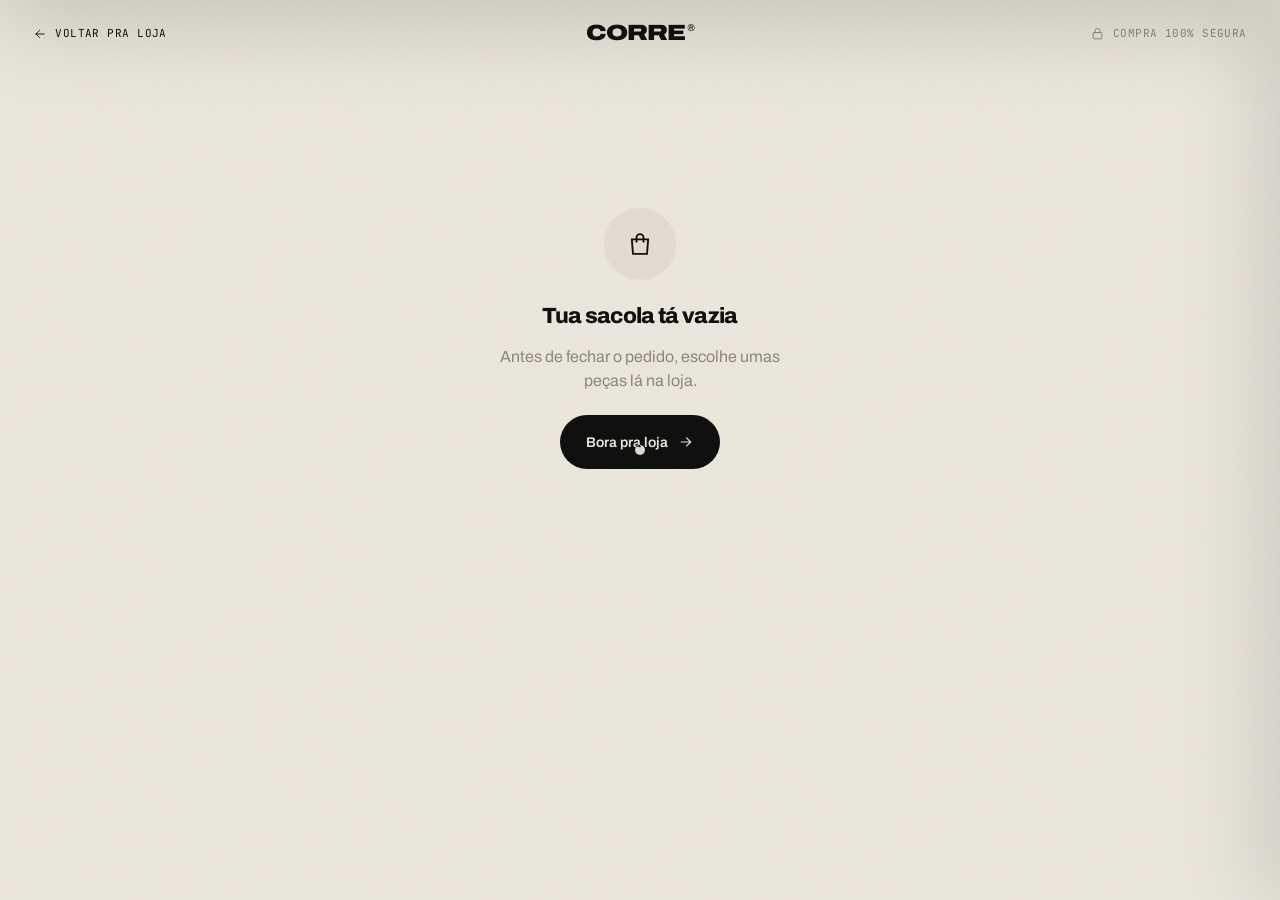
==== checkout.html @ 2bd12330 "Adiciona projeto da Loja Lucas" ====
<!doctype html>
<html lang="pt-BR">
<head>
  <meta charset="utf-8" />
  <meta name="viewport" content="width=device-width, initial-scale=1" />
  <title>Fechar pedido — CORRE®</title>
  <meta name="description" content="CORRE® — streetwear e skate. Roupa larga, tecido pesado e caimento do jeito que a rua pede." />
  <meta name="theme-color" content="#ece7dd" />
  <link rel="preconnect" href="https://fonts.googleapis.com" />
  <link rel="preconnect" href="https://fonts.gstatic.com" crossorigin />
  <link href="https://fonts.googleapis.com/css2?family=Archivo:wdth,wght@62..125,100..900&family=Instrument+Serif:ital@0;1&family=JetBrains+Mono:wght@400;500&display=swap" rel="stylesheet" />
  <link rel="stylesheet" href="styles.css" />
  <link rel="stylesheet" href="store.css" />
</head>
<body class="store" data-page="checkout" data-chrome="checkout">
  <main id="checkout" class="store-main"></main>

  <script src="https://cdn.jsdelivr.net/npm/lenis@1.1.13/dist/lenis.min.js"></script>
  <script src="data.js"></script>
  <script src="store.js"></script>
</body>
</html>
---- styles.css ----
/* =========================================================
   CORRE® — Streetwear landing
   ========================================================= */

:root {
  --ink: #0c0c0b;
  --ink-2: #161614;
  --ink-3: #22221f;
  --bone: #ece7dd;
  --bone-2: #ddd6c9;
  --stone: #8b867c;
  --signal: #ff4d1c;
  --line-dark: rgba(236, 231, 221, 0.14);
  --line-light: rgba(12, 12, 11, 0.14);

  --f-display: "Archivo", "Helvetica Neue", Arial, sans-serif;
  --f-serif: "Instrument Serif", "Times New Roman", serif;
  --f-mono: "JetBrains Mono", ui-monospace, monospace;

  --gutter: clamp(16px, 2.6vw, 40px);
  --radius: 4px;
  --ease: cubic-bezier(0.22, 1, 0.36, 1);
  --ease-in-out: cubic-bezier(0.76, 0, 0.24, 1);
}

*, *::before, *::after { box-sizing: border-box; margin: 0; padding: 0; }

html { -webkit-text-size-adjust: 100%; }
html.lenis, html.lenis body { height: auto; }
.lenis.lenis-smooth { scroll-behavior: auto !important; }

body {
  background: var(--ink);
  color: var(--bone);
  font-family: var(--f-display);
  font-variation-settings: "wdth" 100;
  font-size: 16px;
  line-height: 1.5;
  -webkit-font-smoothing: antialiased;
  overflow-x: hidden;
}
body.is-loading { overflow: hidden; }

img { display: block; width: 100%; height: 100%; object-fit: cover; }
a { color: inherit; text-decoration: none; }
button, input { font: inherit; color: inherit; background: none; border: 0; outline: 0; }
svg { width: 1em; height: 1em; fill: none; stroke: currentColor; stroke-width: 1.6; stroke-linecap: square; }
em { font-family: var(--f-serif); font-style: italic; font-weight: 400; letter-spacing: -0.01em; }
::selection { background: var(--signal); color: var(--ink); }

.mono {
  font-family: var(--f-mono);
  font-size: 11px;
  letter-spacing: 0.04em;
  text-transform: uppercase;
}

.eyebrow { display: inline-block; color: var(--stone); margin-bottom: 20px; }

.section-title {
  font-size: clamp(44px, 7.4vw, 128px);
  font-weight: 800;
  font-variation-settings: "wdth" 112;
  line-height: 0.88;
  letter-spacing: -0.045em;
  text-transform: uppercase;
}
.section-title em {
  text-transform: none;
  font-size: 1.08em;
  letter-spacing: -0.03em;
  color: var(--signal);
}

.reveal-line { display: block; overflow: hidden; }
.reveal-line > span { display: inline-block; will-change: transform; }

/* ---------------------------------------------------------
   Grain + cursor
   --------------------------------------------------------- */
.grain {
  position: fixed; inset: -50%;
  z-index: 90; pointer-events: none;
  opacity: 0.07;
  background-image: url("data:image/svg+xml,%3Csvg xmlns='http://www.w3.org/2000/svg' width='220' height='220'%3E%3Cfilter id='n'%3E%3CfeTurbulence type='fractalNoise' baseFrequency='0.9' numOctaves='3' stitchTiles='stitch'/%3E%3C/filter%3E%3Crect width='100%25' height='100%25' filter='url(%23n)'/%3E%3C/svg%3E");
  animation: grain 0.9s steps(6) infinite;
}
@keyframes grain {
  0% { transform: translate(0, 0); } 20% { transform: translate(-3%, 2%); }
  40% { transform: translate(2%, -3%); } 60% { transform: translate(-2%, -1%); }
  80% { transform: translate(3%, 3%); } 100% { transform: translate(0, 0); }
}

.cursor {
  position: fixed; top: 0; left: 0; z-index: 100;
  width: 10px; height: 10px; margin: -5px 0 0 -5px;
  border-radius: 50%;
  background: var(--bone);
  mix-blend-mode: difference;
  pointer-events: none;
  display: grid; place-items: center;
  transition: width 0.45s var(--ease), height 0.45s var(--ease), margin 0.45s var(--ease), background 0.3s;
}
.cursor__label {
  font-family: var(--f-mono); font-size: 11px; text-transform: uppercase; letter-spacing: 0.06em;
  color: var(--ink); opacity: 0; transform: scale(0.6);
  transition: opacity 0.3s, transform 0.45s var(--ease);
}
.cursor.is-active {
  width: 84px; height: 84px; margin: -42px 0 0 -42px;
  mix-blend-mode: normal; background: var(--signal);
}
.cursor.is-active .cursor__label { opacity: 1; transform: scale(1); }
.cursor.is-hidden { opacity: 0; }
@media (hover: none), (pointer: coarse) { .cursor { display: none; } }

/* ---------------------------------------------------------
   Loader
   --------------------------------------------------------- */
.loader {
  position: fixed; inset: 0; z-index: 200;
  background: var(--ink);
  display: flex; flex-direction: column; justify-content: space-between;
  padding: var(--gutter);
  color: var(--bone);
}
.loader__top, .loader__bottom { display: flex; justify-content: space-between; color: var(--stone); }
.loader__count { color: var(--bone); font-size: 13px; }
.loader__word {
  display: flex; justify-content: center; overflow: hidden;
  font-size: clamp(80px, 17vw, 280px);
  font-weight: 900; font-variation-settings: "wdth" 125;
  line-height: 0.85; letter-spacing: -0.05em;
}
.loader__word span { display: inline-block; transform: translateY(105%); }
.loader__bar { position: absolute; left: 0; bottom: 0; width: 100%; height: 2px; background: var(--ink-3); }
.loader__bar i { display: block; height: 100%; width: 100%; background: var(--signal); transform-origin: left; transform: scaleX(0); }

/* ---------------------------------------------------------
   Nav
   --------------------------------------------------------- */
.nav {
  position: fixed; top: 0; left: 0; right: 0; z-index: 80;
  display: grid; grid-template-columns: 1fr auto 1fr; align-items: center;
  padding: 18px var(--gutter);
  transition: transform 0.6s var(--ease), background 0.4s, backdrop-filter 0.4s;
}
.nav.is-scrolled {
  background: rgba(12, 12, 11, 0.62);
  backdrop-filter: blur(14px) saturate(140%);
  -webkit-backdrop-filter: blur(14px) saturate(140%);
  border-bottom: 1px solid var(--line-dark);
}
.nav.is-hidden { transform: translateY(-100%); }
.nav__logo {
  font-size: 22px; font-weight: 900; font-variation-settings: "wdth" 125;
  letter-spacing: -0.04em; justify-self: start;
}
.nav__logo sup { font-size: 0.45em; font-weight: 500; margin-left: 2px; vertical-align: top; position: relative; top: 4px; }
.nav__links { display: flex; gap: 34px; }
.nav__links a { font-size: 13px; font-weight: 500; letter-spacing: 0.01em; }
.nav__right { display: flex; align-items: center; gap: 22px; justify-self: end; }
.nav__time { display: flex; align-items: center; gap: 8px; color: var(--stone); }
.dot { width: 6px; height: 6px; border-radius: 50%; background: var(--signal); display: inline-block; animation: pulse 1.8s infinite; }
@keyframes pulse { 0%, 100% { opacity: 1; } 50% { opacity: 0.25; } }

.link-roll { display: inline-block; overflow: hidden; height: 1.3em; line-height: 1.3; }
.link-roll span { display: inline-block; position: relative; transition: transform 0.5s var(--ease); }
.link-roll span::after { content: attr(data-text); position: absolute; left: 0; top: 100%; }
.link-roll:hover span { transform: translateY(-100%); }

/* ---------------------------------------------------------
   Buttons
   --------------------------------------------------------- */
.btn { display: inline-flex; align-items: center; gap: 10px; position: relative; white-space: nowrap; }
.btn--pill {
  font-size: 13px; font-weight: 600;
  padding: 11px 18px; border-radius: 999px;
  background: var(--bone); color: var(--ink);
  transition: background 0.35s, color 0.35s;
}
.btn--pill svg { font-size: 13px; transition: transform 0.45s var(--ease); }
.btn--pill:hover { background: var(--signal); }
.btn--pill:hover svg { transform: rotate(45deg); }

.btn--big {
  height: 72px; padding: 0 12px 0 34px; gap: 22px;
  border-radius: 999px; overflow: hidden;
  border: 1px solid var(--line-dark);
  font-size: 15px; font-weight: 600; letter-spacing: 0.01em;
  isolation: isolate;
}
.btn__fill {
  position: absolute; inset: 0; z-index: -1;
  background: var(--signal);
  border-radius: 50%;
  transform: translateY(160%) scale(1.4);
  transition: transform 0.7s var(--ease), border-radius 0.7s var(--ease);
}
.btn--big:hover .btn__fill { transform: translateY(0) scale(1.4); border-radius: 0; }
.btn--big:hover { color: var(--ink); border-color: var(--signal); }
.btn__text { transition: color 0.4s; }
.btn__arrow {
  width: 50px; height: 50px; border-radius: 50%;
  display: grid; place-items: center;
  background: var(--bone); color: var(--ink);
  font-size: 18px; overflow: hidden;
  transition: background 0.4s;
}
.btn--big:hover .btn__arrow { background: var(--ink); color: var(--bone); }
.btn--big:hover .btn__arrow svg { animation: arrow 0.6s var(--ease); }
@keyframes arrow { 0% { transform: translateX(0); } 49% { transform: translateX(150%); } 50% { transform: translateX(-150%); } 100% { transform: translateX(0); } }

.link-arrow {
  display: inline-flex; align-items: center; gap: 12px;
  font-size: 15px; font-weight: 600;
  padding-bottom: 6px; position: relative;
}
.link-arrow::after {
  content: ""; position: absolute; left: 0; bottom: 0; width: 100%; height: 1px;
  background: currentColor; transform-origin: right; transition: transform 0.6s var(--ease);
}
.link-arrow:hover::after { transform: scaleX(0); }
.link-arrow svg { transition: transform 0.5s var(--ease); }
.link-arrow:hover svg { transform: translateX(6px); }

/* ---------------------------------------------------------
   Hero
   --------------------------------------------------------- */
.hero {
  position: relative;
  min-height: 100svh;
  padding: 92px var(--gutter) 28px;
  display: flex; flex-direction: column; justify-content: space-between;
  overflow: hidden;
}
.hero__meta {
  display: flex; justify-content: space-between;
  color: var(--stone); position: relative; z-index: 3;
  padding-top: 14px; border-top: 1px solid var(--line-dark);
}
.hero__meta span:last-child { color: var(--bone); }

.hero__media {
  position: absolute; z-index: 1;
  top: 48%; left: 50%;
  width: clamp(220px, 24vw, 400px);
  aspect-ratio: 3 / 4;
  transform: translate(-50%, -50%);
}
.hero__img-wrap {
  width: 100%; height: 100%; overflow: hidden;
  border-radius: var(--radius);
  clip-path: inset(100% 0 0 0);
  background: var(--ink-3);
}
.hero__img { transform: scale(1.3); filter: grayscale(1) contrast(1.12) brightness(0.9); }
.hero__tag {
  position: absolute; left: 0; bottom: calc(100% + 12px);
  color: var(--stone); white-space: nowrap;
}

.hero__title {
  position: relative; z-index: 2;
  display: flex; justify-content: flex-start;
  margin-top: auto;
  font-size: 25.4vw;
  font-weight: 900;
  font-variation-settings: "wdth" 125;
  line-height: 0.76;
  letter-spacing: -0.06em;
  color: var(--bone);
  mix-blend-mode: difference;
  overflow: hidden;
  padding-top: 0.06em;
  margin-left: -0.03em;
  margin-right: -0.03em;
  pointer-events: none;
}
.hero__char { display: inline-block; transform: translateY(105%); }

.hero__bottom {
  position: relative; z-index: 3;
  display: grid; grid-template-columns: 1fr auto 1fr; align-items: end; gap: 24px;
  padding-top: 26px;
}
.hero__lede {
  max-width: 340px; font-size: 15px; line-height: 1.45; color: var(--bone-2);
}
.hero__lede em { font-size: 1.3em; color: var(--bone); }
.hero__scroll {
  justify-self: end; display: flex; align-items: center; gap: 12px; color: var(--stone);
}
.hero__scroll i { display: block; width: 1px; height: 46px; background: var(--line-dark); position: relative; overflow: hidden; }
.hero__scroll i::after {
  content: ""; position: absolute; left: 0; top: 0; width: 100%; height: 40%;
  background: var(--signal); animation: scrolldown 1.8s var(--ease-in-out) infinite;
}
@keyframes scrolldown { 0% { transform: translateY(-100%); } 100% { transform: translateY(260%); } }

/* ---------------------------------------------------------
   Marquee
   --------------------------------------------------------- */
.marquee {
  overflow: hidden; white-space: nowrap;
  border-top: 1px solid var(--line-dark); border-bottom: 1px solid var(--line-dark);
  padding: 18px 0;
}
.marquee--accent { background: var(--signal); color: var(--ink); border: 0; }
.marquee__track {
  display: inline-flex; align-items: center; gap: 34px;
  animation: marquee 34s linear infinite;
  font-size: clamp(18px, 2vw, 26px);
  font-weight: 800; font-variation-settings: "wdth" 115;
  text-transform: uppercase; letter-spacing: -0.02em;
}
.marquee__track b { font-weight: 400; font-size: 0.8em; }
@keyframes marquee { to { transform: translateX(-50%); } }

/* ---------------------------------------------------------
   Manifesto
   --------------------------------------------------------- */
.manifesto {
  background: var(--bone); color: var(--ink);
  padding: clamp(100px, 16vw, 220px) var(--gutter) clamp(80px, 10vw, 140px);
  display: grid; grid-template-columns: 1fr 4fr; gap: 40px;
}
.manifesto__side { display: flex; flex-direction: column; gap: 6px; color: var(--stone); padding-top: 14px; }
.manifesto__text {
  font-size: clamp(30px, 4.6vw, 76px);
  font-weight: 600; font-variation-settings: "wdth" 96;
  line-height: 1.02; letter-spacing: -0.035em;
  text-indent: 18%;
}
.manifesto__text em { color: var(--signal); font-size: 1.1em; }
.manifesto__text .w { opacity: 0.12; }
.manifesto__stats {
  grid-column: 2;
  display: grid; grid-template-columns: repeat(3, 1fr);
  border-top: 1px solid var(--line-light);
  margin-top: clamp(50px, 7vw, 110px);
}
.stat { display: flex; flex-direction: column; gap: 10px; padding: 26px 20px 0 0; }
.stat + .stat { padding-left: 24px; border-left: 1px solid var(--line-light); }
.stat__num {
  font-size: clamp(48px, 6vw, 96px); font-weight: 800; font-variation-settings: "wdth" 110;
  line-height: 0.9; letter-spacing: -0.05em;
}
.stat__num small { font-size: 0.4em; font-weight: 600; margin-left: 4px; letter-spacing: 0; }
.stat__label { color: var(--stone); }

/* ---------------------------------------------------------
   Drop (horizontal)
   --------------------------------------------------------- */
.drop { background: var(--bone); color: var(--ink); }
.drop__pin {
  min-height: 100vh;
  padding: clamp(60px, 7vw, 100px) 0 clamp(40px, 5vw, 70px);
  display: flex; flex-direction: column; justify-content: center; gap: clamp(36px, 4vw, 60px);
  overflow: hidden;
}
.drop__head {
  display: flex; justify-content: space-between; align-items: flex-end; gap: 30px;
  padding: 0 var(--gutter);
}
.drop__progress { display: flex; align-items: center; gap: 14px; color: var(--ink); }
.drop__bar { width: 140px; height: 1px; background: var(--line-light); position: relative; }
.drop__bar i { position: absolute; inset: 0; background: var(--ink); transform-origin: left; transform: scaleX(0.16); }

.drop__track {
  display: flex; gap: clamp(14px, 1.6vw, 24px);
  padding: 0 var(--gutter);
  width: max-content;
  will-change: transform;
}
.product { width: clamp(270px, 25vw, 400px); flex-shrink: 0; }
.product__link { display: block; }
.product__media {
  position: relative; aspect-ratio: 4 / 5;
  overflow: hidden; border-radius: var(--radius);
  background: var(--bone-2);
}
.product__media img {
  transition: transform 1.1s var(--ease), filter 0.6s;
  filter: grayscale(0.25) contrast(1.04);
}
.product:hover .product__media img { transform: scale(1.06); filter: grayscale(0) contrast(1.06); }
.product__badge {
  position: absolute; top: 12px; left: 12px;
  background: var(--bone); color: var(--ink);
  padding: 6px 9px; border-radius: 999px; font-size: 10px;
}
.product__sizes {
  position: absolute; left: 12px; right: 12px; bottom: 12px;
  display: flex; gap: 6px;
  transform: translateY(calc(100% + 14px)); transition: transform 0.6s var(--ease);
}
.product__sizes span {
  flex: 1; text-align: center; padding: 10px 0;
  background: rgba(236, 231, 221, 0.86); backdrop-filter: blur(8px); -webkit-backdrop-filter: blur(8px);
  border-radius: 3px; font-size: 10.5px;
  transition: background 0.25s, color 0.25s;
}
.product__sizes span:hover { background: var(--ink); color: var(--bone); }
.product:hover .product__sizes { transform: translateY(0); }
.product__info {
  display: flex; justify-content: space-between; align-items: flex-start; gap: 16px;
  padding-top: 16px;
}
.product__info h3 { font-size: 17px; font-weight: 700; letter-spacing: -0.02em; line-height: 1.2; }
.product__info p { color: var(--stone); margin-top: 6px; font-size: 10.5px; }
.product__price { font-size: 17px; font-weight: 500; letter-spacing: -0.02em; white-space: nowrap; }

.drop__end {
  width: clamp(270px, 25vw, 400px); aspect-ratio: 4 / 5; flex-shrink: 0;
  background: var(--ink); color: var(--bone);
  border-radius: var(--radius);
  padding: 26px; display: flex; flex-direction: column; justify-content: space-between;
  position: relative; overflow: hidden;
  transition: background 0.5s;
}
.drop__end:hover { background: var(--signal); color: var(--ink); }
.drop__end-title {
  font-size: clamp(40px, 3.8vw, 62px); font-weight: 800; font-variation-settings: "wdth" 112;
  line-height: 0.92; letter-spacing: -0.045em; text-transform: uppercase;
}
.drop__end-title em { text-transform: none; font-size: 1.1em; }
.drop__end-circle {
  width: 66px; height: 66px; border-radius: 50%;
  border: 1px solid currentColor; display: grid; place-items: center; font-size: 22px;
  transition: transform 0.6s var(--ease);
}
.drop__end:hover .drop__end-circle { transform: rotate(-45deg); }

/* ---------------------------------------------------------
   Categorias
   --------------------------------------------------------- */
.cats { background: var(--bone); color: var(--ink); padding: clamp(60px, 8vw, 130px) var(--gutter) clamp(80px, 10vw, 160px); }
.cats__head { margin-bottom: clamp(36px, 4vw, 60px); }
.cats__grid {
  display: grid; gap: clamp(10px, 1vw, 16px);
  grid-template-columns: 1.25fr 1fr 1fr;
  grid-template-rows: repeat(2, clamp(240px, 27vw, 440px));
}
.cat {
  position: relative; overflow: hidden; border-radius: var(--radius);
  background: var(--ink-3); color: var(--bone);
  isolation: isolate;
}
.cat--a { grid-row: span 2; }
.cat--d { grid-column: span 2; }
.cat img {
  position: absolute; inset: 0; z-index: -2;
  filter: grayscale(1) contrast(1.1) brightness(0.85);
  transform: scale(1.04);
  transition: transform 1.4s var(--ease), filter 0.8s;
}
.cat:hover img { transform: scale(1.12); filter: grayscale(0.1) contrast(1.05) brightness(0.9); }
.cat__overlay { position: absolute; inset: 0; z-index: -1; background: linear-gradient(180deg, rgba(12,12,11,0) 40%, rgba(12,12,11,0.75) 100%); }
.cat__info { position: absolute; left: 22px; bottom: 20px; right: 90px; }
.cat__info .mono { color: var(--bone-2); }
.cat__info h3 {
  font-size: clamp(30px, 3.6vw, 60px); font-weight: 800; font-variation-settings: "wdth" 115;
  line-height: 0.9; letter-spacing: -0.045em; text-transform: uppercase; margin-top: 8px;
}
.cat__arrow {
  position: absolute; right: 20px; bottom: 20px;
  width: 54px; height: 54px; border-radius: 50%;
  display: grid; place-items: center; font-size: 18px;
  background: var(--bone); color: var(--ink);
  transform: scale(0.6) rotate(-45deg); opacity: 0;
  transition: transform 0.6s var(--ease), opacity 0.4s, background 0.3s;
}
.cat:hover .cat__arrow { transform: scale(1) rotate(0); opacity: 1; }
.cat__arrow:hover { background: var(--signal); }

/* ---------------------------------------------------------
   Lookbook
   --------------------------------------------------------- */
.look {
  display: grid; grid-template-columns: 1fr 1.25fr; gap: clamp(30px, 6vw, 100px);
  padding: clamp(100px, 12vw, 180px) var(--gutter);
  background: var(--ink);
}
.look__sticky { position: sticky; top: 120px; align-self: start; }
.look__title {
  font-size: clamp(54px, 8vw, 140px); font-weight: 800; font-variation-settings: "wdth" 112;
  line-height: 0.86; letter-spacing: -0.05em; text-transform: uppercase;
  margin-bottom: 34px;
}
.look__title em { text-transform: none; color: var(--signal); font-size: 1.06em; }
.look__text { max-width: 380px; color: var(--bone-2); margin-bottom: 34px; font-size: 16px; }

.look__gallery { display: grid; grid-template-columns: 1fr 1fr; gap: clamp(14px, 2vw, 30px); }
.look__item { margin: 0; }
.look__item--1 { grid-column: 1 / -1; width: 78%; justify-self: end; }
.look__item--2 { margin-top: 0; }
.look__item--3 { margin-top: 40%; }
.look__img { overflow: hidden; border-radius: var(--radius); aspect-ratio: 4 / 5; background: var(--ink-3); }
.look__item--1 .look__img { aspect-ratio: 5 / 4; }
.look__img img { transform: scale(1.18); filter: grayscale(1) contrast(1.1); transition: filter 0.8s; }
.look__item:hover .look__img img { filter: grayscale(0.15) contrast(1.05); }
.look__item figcaption {
  display: flex; justify-content: space-between; color: var(--stone);
  padding-top: 12px; border-top: 1px solid var(--line-dark); margin-top: 12px;
}

/* ---------------------------------------------------------
   Perks
   --------------------------------------------------------- */
.perks {
  display: grid; grid-template-columns: repeat(4, 1fr);
  border-top: 1px solid var(--line-dark); border-bottom: 1px solid var(--line-dark);
}
.perk {
  padding: clamp(30px, 3.4vw, 54px) var(--gutter);
  position: relative; overflow: hidden;
  transition: color 0.5s;
  isolation: isolate;
}
.perk::before {
  content: ""; position: absolute; inset: 0; z-index: -1;
  background: var(--bone); transform: scaleY(0); transform-origin: bottom;
  transition: transform 0.6s var(--ease);
}
.perk:hover { color: var(--ink); }
.perk:hover::before { transform: scaleY(1); }
.perk + .perk { border-left: 1px solid var(--line-dark); }
.perk__n { color: var(--signal); }
.perk h4 {
  font-size: clamp(22px, 2vw, 30px); font-weight: 700; font-variation-settings: "wdth" 108;
  letter-spacing: -0.03em; margin: 34px 0 10px; line-height: 1;
}
.perk p { font-size: 14px; color: var(--stone); max-width: 260px; }

/* ---------------------------------------------------------
   Crew / quotes
   --------------------------------------------------------- */
.crew { padding: clamp(100px, 12vw, 180px) var(--gutter); }
.crew__head { margin-bottom: clamp(40px, 5vw, 80px); }
.quotes { display: grid; grid-template-columns: repeat(3, 1fr); gap: clamp(12px, 1.4vw, 20px); }
.quote {
  background: var(--ink-2); border: 1px solid var(--line-dark); border-radius: var(--radius);
  padding: clamp(24px, 2.4vw, 36px);
  display: flex; flex-direction: column; justify-content: space-between; gap: 50px;
  min-height: 300px;
  transition: translate 0.6s var(--ease), border-color 0.4s;
}
.quote:hover { translate: 0 -6px; border-color: rgba(255, 77, 28, 0.5); }
.quote p { font-family: var(--f-serif); font-size: clamp(24px, 2.1vw, 32px); line-height: 1.12; letter-spacing: -0.01em; }
.quote footer { display: flex; align-items: center; gap: 12px; color: var(--stone); }
.quote__avatar {
  width: 36px; height: 36px; border-radius: 50%;
  display: grid; place-items: center;
  background: var(--bone); color: var(--ink); font-weight: 500; font-size: 10px;
}

/* ---------------------------------------------------------
   CTA
   --------------------------------------------------------- */
.cta {
  position: relative;
  background: var(--signal); color: var(--ink);
  padding: clamp(110px, 13vw, 200px) var(--gutter) clamp(80px, 9vw, 140px);
  text-align: center; overflow: hidden;
}
.cta .eyebrow { color: var(--ink); opacity: 0.7; }
.cta__title {
  display: block;
  font-size: clamp(64px, 15.5vw, 280px); font-weight: 900; font-variation-settings: "wdth" 125;
  line-height: 0.8; letter-spacing: -0.06em; text-transform: uppercase;
}
.cta__line { display: block; overflow: hidden; padding: 0.03em 0; }
.cta__word { display: inline-block; transition: translate 0.8s var(--ease), color 0.4s; }
.cta__title em { text-transform: none; font-weight: 400; font-size: 1.05em; letter-spacing: -0.04em; }
.cta__title:hover .cta__word { color: var(--bone); }
.cta__title:hover .cta__line:first-child .cta__word { translate: -3% 0; }
.cta__title:hover .cta__line:last-child .cta__word { translate: 3% 0; }
.cta__sub { margin: 34px auto 0; max-width: 420px; font-size: 16px; }

.cta__badge {
  position: absolute; top: clamp(30px, 5vw, 70px); right: clamp(20px, 5vw, 80px);
  width: clamp(110px, 11vw, 170px); aspect-ratio: 1;
  display: grid; place-items: center;
}
.cta__badge svg { position: absolute; inset: 0; width: 100%; height: 100%; animation: spin 18s linear infinite; stroke: none; }
.cta__badge text { font-family: var(--f-mono); font-size: 13.4px; letter-spacing: 0.12em; fill: var(--ink); }
.cta__star { font-size: 28px; }
@keyframes spin { to { transform: rotate(360deg); } }

.news { max-width: 520px; margin: clamp(50px, 6vw, 90px) auto 0; text-align: left; position: relative; }
.news label { display: block; margin-bottom: 12px; }
.news__row { display: flex; border-bottom: 1.5px solid var(--ink); }
.news input { flex: 1; min-width: 0; padding: 14px 0; font-size: 20px; font-weight: 500; letter-spacing: -0.02em; }
.news input::placeholder { color: rgba(12, 12, 11, 0.45); }
.news button { display: flex; align-items: center; gap: 10px; cursor: pointer; font-weight: 500; padding-left: 12px; }
.news button svg { transition: transform 0.5s var(--ease); }
.news button:hover svg { transform: translateX(5px); }
.news__ok { position: absolute; left: 0; top: 100%; margin-top: 14px; opacity: 0; transform: translateY(6px); transition: 0.5s var(--ease); }
.news.is-done .news__ok { opacity: 1; transform: none; }

/* ---------------------------------------------------------
   Footer
   --------------------------------------------------------- */
.footer { padding: clamp(60px, 7vw, 100px) var(--gutter) 22px; overflow: hidden; }
.footer__grid { display: grid; grid-template-columns: repeat(4, 1fr); gap: 30px; }
.footer__col { display: flex; flex-direction: column; gap: 8px; align-items: flex-start; }
.footer__col--end { align-items: flex-end; }
.footer__label { color: var(--stone); margin-bottom: 10px; }
.footer__col a { font-size: 15px; position: relative; transition: color 0.3s; }
.footer__col a:hover { color: var(--signal); }
.footer__top { font-weight: 600; }
.footer__word {
  font-size: 27vw; font-weight: 900; font-variation-settings: "wdth" 125;
  line-height: 0.74; letter-spacing: -0.065em;
  margin: clamp(60px, 8vw, 120px) -0.03em 0;
  color: var(--ink-3);
  white-space: nowrap;
  user-select: none;
}
.footer__word sup { font-size: 0.14em; vertical-align: top; position: relative; top: 0.6em; letter-spacing: 0; font-weight: 500; }
.footer__bottom {
  display: flex; justify-content: space-between; gap: 20px; flex-wrap: wrap;
  color: var(--stone); padding-top: 22px; margin-top: 18px; border-top: 1px solid var(--line-dark);
}

/* ---------------------------------------------------------
   Responsive
   --------------------------------------------------------- */
@media (max-width: 1080px) {
  .nav__links { display: none; }
  .nav { grid-template-columns: 1fr auto; }
  .manifesto { grid-template-columns: 1fr; }
  .manifesto__stats { grid-column: 1; }
  .perks { grid-template-columns: repeat(2, 1fr); }
  .perk:nth-child(3) { border-left: 0; }
  .perk:nth-child(n+3) { border-top: 1px solid var(--line-dark); }
}

@media (max-width: 900px) {
  .drop__pin { min-height: auto; }
  .drop__track {
    width: auto; overflow-x: auto; scroll-snap-type: x mandatory;
    scrollbar-width: none; padding-bottom: 6px;
  }
  .drop__track::-webkit-scrollbar { display: none; }
  .product, .drop__end { scroll-snap-align: start; scroll-margin-left: var(--gutter); }
  .product__sizes { transform: none; }

  .look { grid-template-columns: 1fr; }
  .look__sticky { position: static; }

  .quotes { grid-template-columns: 1fr; }
  .quote { min-height: 0; }
}

@media (max-width: 720px) {
  .nav__time { display: none; }
  .btn--pill { padding: 10px 15px; font-size: 12px; }

  .hero { padding-top: 76px; }
  .hero__meta span:nth-child(2) { display: none; }
  .hero__media { width: 58vw; top: 44%; }
  .hero__title { font-size: 25vw; }
  .hero__bottom { grid-template-columns: 1fr; gap: 22px; }
  .hero__scroll { display: none; }
  .btn--big { height: 64px; justify-self: start; }
  .btn__arrow { width: 44px; height: 44px; }

  .manifesto__text { text-indent: 0; }
  .manifesto__stats { grid-template-columns: 1fr; }
  .stat + .stat { padding-left: 0; border-left: 0; border-top: 1px solid var(--line-light); }
  .stat { padding: 22px 0; flex-direction: row; justify-content: space-between; align-items: flex-end; }

  .drop__head { flex-direction: column; align-items: flex-start; }
  .product, .drop__end { width: 78vw; }

  .cats__grid { grid-template-columns: 1fr 1fr; grid-template-rows: auto; }
  .cat { aspect-ratio: 3 / 4; }
  .cat--a { grid-row: auto; grid-column: span 2; aspect-ratio: 4 / 3; }
  .cat--d { grid-column: span 2; aspect-ratio: 4 / 3; }
  .cat__arrow { opacity: 1; transform: none; width: 42px; height: 42px; right: 14px; bottom: 14px; }
  .cat__info { left: 16px; bottom: 16px; right: 64px; }
  .cat--b .cat__info, .cat--c .cat__info { right: 16px; }
  .cat--b h3, .cat--c h3 { font-size: 22px; }
  .cat--b .cat__arrow, .cat--c .cat__arrow { display: none; }
  .look__item figcaption { flex-direction: column; gap: 2px; }

  .look__item--1 { width: 100%; }
  .look__item--3 { margin-top: 30%; }

  .perks { grid-template-columns: 1fr; }
  .perk + .perk { border-left: 0; border-top: 1px solid var(--line-dark); }
  .perk h4 { margin-top: 18px; }

  .cta__badge { position: relative; top: auto; right: auto; margin: 0 auto 40px; }
  .news input { font-size: 17px; }

  .footer__grid { grid-template-columns: 1fr 1fr; }
  .footer__col--end { align-items: flex-start; }
  .footer__bottom { flex-direction: column; gap: 6px; }
}

@media (prefers-reduced-motion: reduce) {
  *, *::before, *::after { animation-duration: 0.01ms !important; animation-iteration-count: 1 !important; transition-duration: 0.01ms !important; }
}

.look__title .reveal-line { padding-top: 0.1em; margin-top: -0.1em; }
---- store.css ----
/* =========================================================
   CORRE® — loja
   (usa os tokens e utilitários de styles.css)
   ========================================================= */

body.store {
  background: var(--bone);
  color: var(--ink);
  --line: rgba(12, 12, 11, 0.12);
  --soft: #e3ddd1;
  --card: #f4f0e8;
}
body.store .grain { opacity: 0.05; }
body.has-layer { overflow: hidden; }
.store-main { min-height: 70vh; }
.store .section-title em { color: var(--signal); }

/* ---------- Botões ---------- */
.btn-solid, .btn-ghost {
  display: inline-flex; align-items: center; justify-content: center; gap: 10px;
  height: 54px; padding: 0 26px; border-radius: 999px;
  font-size: 14px; font-weight: 600; letter-spacing: 0.005em; white-space: nowrap;
  cursor: pointer; position: relative; overflow: hidden; isolation: isolate;
  transition: color 0.35s, background 0.35s, border-color 0.35s, transform 0.2s;
}
.btn-solid { background: var(--ink); color: var(--bone); }
.btn-solid::before {
  content: ""; position: absolute; inset: 0; z-index: -1;
  background: var(--signal); border-radius: 50%;
  transform: translateY(135%) scale(1.3);
  transition: transform 0.6s var(--ease), border-radius 0.6s var(--ease);
}
.btn-solid:hover { color: var(--ink); }
.btn-solid:hover::before { transform: translateY(0) scale(1.3); border-radius: 0; }
.btn-solid:active, .btn-ghost:active { transform: scale(0.98); }
.btn-solid svg, .btn-ghost svg { font-size: 16px; transition: transform 0.4s var(--ease); }
.btn-solid:hover svg { transform: translateX(4px); }
.btn-ghost { border: 1px solid var(--line); background: transparent; color: var(--ink); }
.btn-ghost:hover { border-color: var(--ink); }
.btn-solid--full { width: 100%; }
.btn-solid--grow { flex: 1; min-width: 0; }
.btn-solid--xl { height: 64px; font-size: 15px; }
.btn-solid.is-loading { pointer-events: none; opacity: 0.85; }
.spin { width: 16px; height: 16px; border-radius: 50%; border: 2px solid currentColor; border-right-color: transparent; animation: spin 0.7s linear infinite; }

.tag {
  display: inline-flex; align-items: center; height: 24px; padding: 0 10px; border-radius: 999px;
  background: var(--bone); color: var(--ink);
  font-family: var(--f-mono); font-size: 10px; letter-spacing: 0.04em; text-transform: uppercase;
}
.tag--hot { background: var(--signal); color: var(--ink); }

.crumbs { display: flex; flex-wrap: wrap; gap: 8px; color: var(--stone); }
.crumbs a:hover { color: var(--ink); }
.crumbs b { color: var(--ink); font-weight: 500; }

/* ---------- Announcement ---------- */
.announce { background: var(--ink); color: var(--bone); overflow: hidden; white-space: nowrap; height: 34px; display: flex; align-items: center; }
.announce__track { display: inline-flex; gap: 28px; align-items: center; animation: marquee 40s linear infinite; font-size: 10.5px; }
.announce b { color: var(--signal); font-weight: 400; }

/* ---------- Header ---------- */
.sh {
  position: sticky; top: 0; z-index: 70;
  display: grid; grid-template-columns: auto 1fr auto; align-items: center; gap: 30px;
  height: 68px; padding: 0 var(--gutter);
  background: rgba(236, 231, 221, 0.86);
  backdrop-filter: blur(16px) saturate(140%); -webkit-backdrop-filter: blur(16px) saturate(140%);
  border-bottom: 1px solid transparent;
  transition: transform 0.5s var(--ease), border-color 0.3s;
}
.sh.is-scrolled { border-bottom-color: var(--line); }
.sh.is-hidden { transform: translateY(-100%); }
.sh__logo { font-size: 22px; font-weight: 900; font-variation-settings: "wdth" 125; letter-spacing: -0.045em; }
.sh__logo sup { font-size: 0.45em; font-weight: 500; vertical-align: top; position: relative; top: 4px; margin-left: 1px; }
.sh__nav { display: flex; gap: 28px; justify-content: center; }
.sh__nav a { font-size: 13px; font-weight: 500; position: relative; }
.sh__nav a.is-active { color: var(--signal); }
.sh__actions { display: flex; align-items: center; gap: 2px; }
.sh__icon {
  position: relative; width: 42px; height: 42px; border-radius: 50%;
  display: grid; place-items: center; cursor: pointer; font-size: 21px;
  transition: background 0.25s;
}
.sh__icon:hover { background: rgba(12, 12, 11, 0.06); }
.sh__icon svg { stroke-width: 1.5; }
.sh__count {
  position: absolute; top: 4px; right: 2px; min-width: 17px; height: 17px; padding: 0 4px;
  border-radius: 999px; background: var(--signal); color: var(--ink);
  font: 600 10px/17px var(--f-display); font-style: normal; text-align: center;
  transform: scale(0); transition: transform 0.4s var(--ease);
}
.sh__count.is-on { transform: scale(1); }
.sh__burger { display: none; }
.is-bump { animation: bump 0.6s var(--ease); }
@keyframes bump { 30% { transform: scale(1.25) rotate(-8deg); } 60% { transform: scale(0.95); } }

.sh--min { grid-template-columns: 1fr auto 1fr; position: sticky; }
.sh__back { display: inline-flex; align-items: center; gap: 8px; }
.sh__back svg { transform: rotate(180deg); font-size: 14px; }
.sh__secure { justify-self: end; display: inline-flex; align-items: center; gap: 8px; color: var(--stone); }
.sh__secure svg { font-size: 15px; }

/* ---------- Scrim / drawer ---------- */
.scrim {
  position: fixed; inset: 0; z-index: 85; background: rgba(12, 12, 11, 0.45);
  backdrop-filter: blur(3px); -webkit-backdrop-filter: blur(3px);
  opacity: 0; pointer-events: none; transition: opacity 0.5s var(--ease);
}
body.has-layer .scrim { opacity: 1; pointer-events: auto; }
body.layer-search .scrim, body.layer-menu .scrim { opacity: 0; }

.drawer {
  position: fixed; top: 0; right: 0; bottom: 0; z-index: 95;
  width: min(460px, 100vw);
  background: var(--bone); color: var(--ink);
  display: flex; flex-direction: column;
  transform: translateX(102%); transition: transform 0.7s var(--ease);
  box-shadow: -30px 0 80px rgba(0, 0, 0, 0.12);
}
.drawer--left { right: auto; left: 0; transform: translateX(-102%); }
.drawer.is-open { transform: none; }
.drawer__head {
  display: flex; justify-content: space-between; align-items: center;
  padding: 20px 24px; border-bottom: 1px solid var(--line);
}
.drawer__head h2 { font-size: 22px; font-weight: 800; font-variation-settings: "wdth" 115; letter-spacing: -0.035em; text-transform: uppercase; }
.drawer__head sup { font-family: var(--f-mono); font-size: 11px; color: var(--signal); vertical-align: top; margin-left: 4px; }
.drawer__body { flex: 1; overflow-y: auto; padding: 8px 24px 24px; overscroll-behavior: contain; }
.drawer__foot { padding: 18px 24px 22px; border-top: 1px solid var(--line); display: grid; gap: 10px; }

.ship { padding: 14px 24px 0; }
.ship:empty { display: none; }
.ship p { font-size: 13px; margin-bottom: 10px; }
.ship__bar { height: 4px; border-radius: 4px; background: var(--soft); overflow: hidden; margin-bottom: 4px; }
.ship__bar i { display: block; height: 100%; background: var(--signal); border-radius: inherit; transition: width 0.8s var(--ease); }

.line { display: grid; grid-template-columns: 92px 1fr; gap: 16px; padding: 18px 0; border-bottom: 1px solid var(--line); animation: lineIn 0.6s var(--ease) both; }
@keyframes lineIn { from { opacity: 0; transform: translateX(20px); } }
.line__img { aspect-ratio: 4 / 5; border-radius: var(--radius); overflow: hidden; background: var(--soft); }
.line__info { display: flex; flex-direction: column; gap: 6px; min-width: 0; }
.line__top { display: flex; justify-content: space-between; gap: 12px; }
.line__name { font-weight: 600; font-size: 15px; letter-spacing: -0.015em; line-height: 1.2; }
.line__price { font-size: 15px; white-space: nowrap; }
.line__meta { color: var(--stone); font-size: 10px; }
.line__bottom { margin-top: auto; display: flex; justify-content: space-between; align-items: center; }
.line__remove { color: var(--stone); cursor: pointer; text-decoration: underline; text-underline-offset: 3px; }
.line__remove:hover { color: var(--signal); }

.stepper { display: inline-flex; align-items: center; height: 36px; border: 1px solid var(--line); border-radius: 999px; }
.stepper button { width: 34px; height: 100%; display: grid; place-items: center; cursor: pointer; font-size: 14px; border-radius: 999px; transition: background 0.2s; }
.stepper button:hover { background: rgba(12, 12, 11, 0.06); }
.stepper span { min-width: 22px; text-align: center; font-weight: 600; font-size: 14px; }
.stepper--lg { height: 56px; }
.stepper--lg button { width: 44px; }

.upsell { padding-top: 22px; }
.upsell > .mono { color: var(--stone); }
.upsell__row { display: grid; grid-template-columns: repeat(3, 1fr); gap: 10px; margin-top: 12px; }
.upsell__item { display: grid; gap: 6px; font-size: 12px; line-height: 1.25; }
.upsell__item img { aspect-ratio: 1; border-radius: var(--radius); background: var(--soft); transition: transform 0.6s var(--ease); }
.upsell__item:hover img { transform: scale(0.96); }
.upsell__item b { font-weight: 500; color: var(--stone); }

.sum-row { display: flex; justify-content: space-between; align-items: baseline; gap: 12px; font-size: 14px; padding: 4px 0; }
.sum-row b { font-size: 17px; }
.sum-row--muted { color: var(--stone); font-size: 13px; margin-bottom: 6px; }
.sum-row--ok { color: #1f7a45; }
.sum-row--ok button { color: var(--stone); cursor: pointer; text-decoration: underline; margin-left: 6px; }
.sum-row--total { border-top: 1px solid var(--line); margin-top: 10px; padding-top: 16px; font-size: 15px; }
.sum-row--total b { font-size: 26px; font-weight: 800; letter-spacing: -0.04em; font-variation-settings: "wdth" 110; }

.empty { text-align: center; padding: 60px 20px; display: flex; flex-direction: column; align-items: center; gap: 12px; }
.empty__ico { width: 72px; height: 72px; border-radius: 50%; display: grid; place-items: center; background: var(--soft); font-size: 28px; margin-bottom: 8px; }
.empty h3 { font-size: 22px; font-weight: 800; letter-spacing: -0.03em; }
.empty p { color: var(--stone); max-width: 300px; margin-bottom: 10px; }
.empty--wide { grid-column: 1 / -1; padding: 100px 20px; }
.empty--page { padding: 140px 20px; }

/* ---------- Busca ---------- */
.search {
  position: fixed; inset: 0 0 auto 0; z-index: 95; max-height: 100vh;
  background: var(--bone); padding: 0 var(--gutter) 34px;
  display: flex; flex-direction: column;
  transform: translateY(-102%); transition: transform 0.7s var(--ease);
  box-shadow: 0 40px 80px rgba(0, 0, 0, 0.15);
}
.search.is-open { transform: none; }
body.layer-search .scrim { opacity: 1; }
.search__top { display: flex; align-items: center; gap: 16px; height: 96px; border-bottom: 1.5px solid var(--ink); }
.search__ico { font-size: 28px; display: grid; }
.search__input {
  flex: 1; min-width: 0; font-size: clamp(24px, 3.4vw, 46px); font-weight: 700;
  font-variation-settings: "wdth" 110; letter-spacing: -0.04em;
}
.search__input::placeholder { color: rgba(12, 12, 11, 0.25); }
.search__input::-webkit-search-cancel-button { display: none; }
.search__chips { display: flex; flex-wrap: wrap; align-items: center; gap: 8px; padding: 18px 0; }
.search__chips > .mono { color: var(--stone); margin-right: 6px; }
.search__results { overflow-y: auto; }
.search__label { display: block; color: var(--stone); margin-bottom: 14px; }
.search__grid { display: grid; grid-template-columns: repeat(4, 1fr); gap: 14px; }
.sitem-lg { display: grid; gap: 8px; font-size: 14px; }
.sitem-lg img { aspect-ratio: 4 / 5; border-radius: var(--radius); background: var(--soft); transition: transform 0.6s var(--ease); }
.sitem-lg:hover img { transform: scale(0.97); }
.sitem-lg .mono { color: var(--stone); }
.search__all { margin-top: 22px; }
.search__none { font-size: 18px; padding: 20px 0; color: var(--stone); }

.chip {
  height: 36px; padding: 0 16px; border-radius: 999px; border: 1px solid var(--line);
  font-size: 13px; font-weight: 500; cursor: pointer; white-space: nowrap;
  transition: background 0.3s, color 0.3s, border-color 0.3s;
}
.chip:hover { border-color: var(--ink); }
.chip.is-on { background: var(--ink); color: var(--bone); border-color: var(--ink); }

/* ---------- Menu mobile ---------- */
.mmenu {
  position: fixed; inset: 0; z-index: 96; background: var(--ink); color: var(--bone);
  display: flex; flex-direction: column; padding: 0 var(--gutter) 30px;
  clip-path: inset(0 0 100% 0); transition: clip-path 0.8s var(--ease-in-out);
}
.mmenu.is-open { clip-path: inset(0 0 0 0); }
.mmenu__head { height: 68px; display: flex; justify-content: space-between; align-items: center; }
.mmenu__head .sh__icon:hover { background: rgba(236, 231, 221, 0.08); }
.mmenu__links { flex: 1; display: flex; flex-direction: column; justify-content: center; gap: 6px; }
.mmenu__links a {
  display: flex; align-items: baseline; gap: 14px;
  font-size: clamp(38px, 11vw, 64px); font-weight: 900; font-variation-settings: "wdth" 120;
  line-height: 1; letter-spacing: -0.05em; text-transform: uppercase;
  opacity: 0; transform: translateY(30px);
  transition: opacity 0.6s var(--ease), transform 0.8s var(--ease), color 0.3s;
}
.mmenu.is-open .mmenu__links a { opacity: 1; transform: none; transition-delay: calc(0.25s + var(--i) * 0.06s); }
.mmenu__links a:hover { color: var(--signal); }
.mmenu__links .mono { color: var(--signal); font-size: 11px; letter-spacing: 0; }
.mmenu__foot { display: flex; gap: 24px; color: var(--stone); }
.mmenu__foot a { display: inline-flex; align-items: center; gap: 8px; }
.mmenu__foot svg { font-size: 16px; }

/* ---------- Modal ---------- */
.modal { position: fixed; inset: 0; z-index: 96; display: grid; place-items: center; padding: 16px; pointer-events: none; }
.modal__box {
  width: min(560px, 100%); max-height: 86vh; overflow: auto;
  background: var(--bone); border-radius: 6px;
  opacity: 0; transform: translateY(30px) scale(0.97);
  transition: opacity 0.4s var(--ease), transform 0.6s var(--ease);
}
.modal.is-open { pointer-events: auto; }
.modal.is-open .modal__box { opacity: 1; transform: none; }
.modal__lead { padding: 18px 24px 4px; color: var(--stone); font-size: 14px; }
.table { width: calc(100% - 48px); margin: 14px 24px 28px; border-collapse: collapse; font-size: 14px; }
.table th { font-family: var(--f-mono); font-size: 10px; text-transform: uppercase; letter-spacing: 0.04em; color: var(--stone); font-weight: 400; text-align: left; padding: 10px 0; border-bottom: 1px solid var(--line); }
.table td { padding: 12px 0; border-bottom: 1px solid var(--line); }
.table td:first-child { font-weight: 700; }

/* ---------- Toast ---------- */
.toast {
  position: fixed; left: 50%; bottom: 26px; z-index: 120;
  display: flex; align-items: center; gap: 10px;
  background: var(--ink); color: var(--bone);
  padding: 13px 20px; border-radius: 999px; font-size: 13.5px; font-weight: 500;
  transform: translate(-50%, 150%); opacity: 0;
  transition: transform 0.6s var(--ease), opacity 0.4s;
  pointer-events: none; white-space: nowrap;
}
.toast.is-on { transform: translate(-50%, 0); opacity: 1; }
.toast__dot { width: 7px; height: 7px; border-radius: 50%; background: var(--signal); }

/* ---------- Reveal ---------- */
.rv { opacity: 0; transform: translateY(36px); transition: opacity 0.9s var(--ease), transform 1.1s var(--ease); }
.rv.in { opacity: 1; transform: none; }

/* ---------- Catálogo ---------- */
.shop-hero { padding: clamp(36px, 5vw, 70px) var(--gutter) clamp(26px, 3vw, 40px); }
.shop-hero__row { display: flex; justify-content: space-between; align-items: flex-end; gap: 40px; margin-top: 22px; }
.shop-hero__title {
  font-size: clamp(64px, 12vw, 200px); font-weight: 900; font-variation-settings: "wdth" 125;
  line-height: 0.8; letter-spacing: -0.06em; text-transform: uppercase;
  animation: heroIn 1.1s var(--ease) both;
}
.shop-hero__title em { text-transform: none; color: var(--signal); font-weight: 400; letter-spacing: -0.04em; font-size: 1.05em; }
@keyframes heroIn { from { opacity: 0; transform: translateY(40px); } }
.shop-hero__side { max-width: 330px; display: grid; gap: 12px; padding-bottom: 8px; animation: heroIn 1.1s 0.1s var(--ease) both; }
.shop-hero__side p { font-size: 15px; line-height: 1.45; }
.shop-hero__side .mono { color: var(--stone); }

.shop-bar {
  position: sticky; top: 68px; z-index: 40;
  display: flex; justify-content: space-between; align-items: center; gap: 16px;
  padding: 12px var(--gutter);
  background: rgba(236, 231, 221, 0.9);
  backdrop-filter: blur(16px); -webkit-backdrop-filter: blur(16px);
  border-top: 1px solid var(--line); border-bottom: 1px solid var(--line);
  transition: top 0.5s var(--ease);
}
body:has(.sh.is-hidden) .shop-bar { top: 0; }
.chips { display: flex; gap: 8px; overflow-x: auto; scrollbar-width: none; }
.chips::-webkit-scrollbar { display: none; }
.shop-bar__tools { display: flex; align-items: center; gap: 8px; flex-shrink: 0; }
.tool {
  display: inline-flex; align-items: center; gap: 8px; height: 36px; padding: 0 14px;
  border: 1px solid var(--line); border-radius: 999px; font-size: 13px; font-weight: 500; cursor: pointer;
  transition: border-color 0.3s;
}
.tool:hover { border-color: var(--ink); }
.tool svg { font-size: 17px; }
.tool__n { font-style: normal; min-width: 18px; height: 18px; border-radius: 999px; background: var(--signal); font-size: 10px; display: none; place-items: center; padding: 0 5px; }
.tool__n.is-on { display: grid; }
.tool--select .mono { color: var(--stone); }
.tool--select select { font: inherit; font-weight: 600; cursor: pointer; appearance: none; padding-right: 14px; background: url("data:image/svg+xml,%3Csvg xmlns='http://www.w3.org/2000/svg' viewBox='0 0 10 6'%3E%3Cpath d='M1 1l4 4 4-4' fill='none' stroke='%230c0c0b' stroke-width='1.4'/%3E%3C/svg%3E") right center / 9px no-repeat; }
.tool--cols { padding: 0 4px; gap: 0; }
.tool--cols button { width: 30px; height: 28px; display: grid; place-items: center; border-radius: 999px; color: var(--stone); cursor: pointer; font-size: 16px; }
.tool--cols button.is-on { background: var(--ink); color: var(--bone); }

.active-filters { display: flex; flex-wrap: wrap; gap: 8px; padding: 0 var(--gutter); }
.active-filters:not(:empty) { padding-top: 16px; }
.pill { display: inline-flex; align-items: center; gap: 6px; height: 30px; padding: 0 12px; border-radius: 999px; background: var(--soft); font-size: 12.5px; cursor: pointer; }
.pill svg { font-size: 12px; }
.pill:hover { background: var(--ink); color: var(--bone); }

.grid {
  display: grid; grid-template-columns: repeat(var(--cols, 4), minmax(0, 1fr));
  gap: clamp(28px, 3vw, 46px) clamp(10px, 1.2vw, 18px);
  padding: clamp(22px, 3vw, 40px) var(--gutter) clamp(80px, 9vw, 140px);
}

/* card */
.pcard { position: relative; display: flex; flex-direction: column; min-width: 0; }
.pcard__media {
  position: relative; display: block; aspect-ratio: 4 / 5; overflow: hidden;
  border-radius: var(--radius); background: var(--soft);
}
.pcard__media img { position: absolute; inset: 0; transition: transform 1.2s var(--ease), opacity 0.6s; }
.pcard__alt { opacity: 0; transform: scale(1.06); }
.pcard:hover .pcard__alt { opacity: 1; transform: scale(1); }
.pcard:hover .pcard__media img:first-child { transform: scale(1.06); }
.pcard__badges { position: absolute; top: 12px; left: 12px; display: flex; gap: 6px; }
.pcard__wish {
  position: absolute; top: 10px; right: 10px; z-index: 2;
  width: 38px; height: 38px; border-radius: 50%; display: grid; place-items: center;
  background: rgba(236, 231, 221, 0.85); backdrop-filter: blur(6px); -webkit-backdrop-filter: blur(6px);
  font-size: 17px; cursor: pointer;
  opacity: 0; transform: scale(0.8); transition: opacity 0.3s, transform 0.4s var(--ease), color 0.2s;
}
.pcard:hover .pcard__wish, .pcard__wish.is-on { opacity: 1; transform: none; }
.pcard__wish.is-on, .wish-lg.is-on { color: var(--signal); }
.pcard__wish.is-on svg, .wish-lg.is-on svg { fill: currentColor; }
.pcard__wish:hover svg { transform: scale(1.15); }
.pcard__wish svg { transition: transform 0.3s var(--ease); }

.pcard__frame { position: relative; }
.pcard__quick {
  position: absolute; left: 10px; right: 10px; bottom: 10px; z-index: 2;
  display: grid; gap: 8px; padding: 12px;
  background: rgba(236, 231, 221, 0.88); backdrop-filter: blur(10px); -webkit-backdrop-filter: blur(10px);
  border-radius: var(--radius);
  opacity: 0; pointer-events: none;
  translate: 0 12px;
  transition: opacity 0.35s, translate 0.5s var(--ease);
}

.pcard:hover .pcard__quick { opacity: 1; pointer-events: auto; translate: 0 0; }
.pcard__quick > .mono { color: var(--stone); font-size: 10px; }
.pcard__sizes { display: flex; gap: 5px; }
.pcard__sizes button {
  flex: 1; height: 32px; border-radius: 3px; background: var(--bone);
  font-family: var(--f-mono); font-size: 11px; cursor: pointer;
  transition: background 0.2s, color 0.2s;
}
.pcard__sizes button:hover { background: var(--ink); color: var(--bone); }
.pcard__sizes button:disabled { opacity: 0.35; text-decoration: line-through; pointer-events: none; }

.pcard__info { display: flex; justify-content: space-between; gap: 14px; padding-top: 14px; }
.pcard__name { font-size: 15px; font-weight: 600; letter-spacing: -0.015em; line-height: 1.25; }
.pcard__name:hover { text-decoration: underline; text-underline-offset: 3px; }
.pcard__price { font-size: 15px; white-space: nowrap; text-align: right; }
.pcard__price s { color: var(--stone); font-size: 12px; margin-right: 6px; }
.pcard__meta { display: flex; justify-content: space-between; align-items: center; gap: 10px; margin-top: 8px; color: var(--stone); }
.pcard__meta .mono { font-size: 10px; }
.dots { display: inline-flex; align-items: center; gap: 4px; }
.dots i { width: 11px; height: 11px; border-radius: 50%; background: var(--c); box-shadow: inset 0 0 0 1px rgba(12, 12, 11, 0.18); }
.dots em { font-family: var(--f-mono); font-style: normal; font-size: 10px; margin-left: 4px; }

.promo {
  position: relative; grid-column: span 2; overflow: hidden; border-radius: var(--radius);
  background: var(--ink); color: var(--bone); min-height: 100%;
  isolation: isolate;
}
.promo img { position: absolute; inset: 0; z-index: -2; filter: grayscale(1) contrast(1.1) brightness(0.6); transition: transform 1.4s var(--ease); }
.promo::after { content: ""; position: absolute; inset: 0; z-index: -1; background: linear-gradient(90deg, rgba(12,12,11,0.85), rgba(12,12,11,0.1)); }
.promo:hover img { transform: scale(1.06); }
.promo__in { position: absolute; inset: 0; padding: clamp(22px, 3vw, 40px); display: flex; flex-direction: column; justify-content: space-between; }
.promo__in .mono { color: var(--signal); }
.promo strong {
  font-size: clamp(36px, 4.4vw, 74px); font-weight: 900; font-variation-settings: "wdth" 120;
  line-height: 0.88; letter-spacing: -0.05em; text-transform: uppercase;
}
.promo strong em { text-transform: none; font-weight: 400; color: var(--signal); }
.promo__cta { display: inline-flex; align-items: center; gap: 10px; font-weight: 600; font-size: 14px; }
.promo__cta svg { transition: transform 0.4s var(--ease); }
.promo:hover .promo__cta svg { transform: translateX(6px); }

/* filtros */
.fgroup { padding: 22px 0; border-bottom: 1px solid var(--line); display: grid; gap: 14px; }
.fgroup:last-child { border: 0; }
.fgroup__t { color: var(--stone); }
.fsizes { display: grid; grid-template-columns: repeat(5, 1fr); gap: 6px; }
.fsizes button, .fcolors button {
  height: 40px; border: 1px solid var(--line); border-radius: 4px; cursor: pointer;
  font-family: var(--f-mono); font-size: 11px; transition: 0.25s;
}
.fsizes button:hover, .fcolors button:hover { border-color: var(--ink); }
.fsizes button.is-on, .fcolors button.is-on { background: var(--ink); color: var(--bone); border-color: var(--ink); }
.fcolors { display: grid; grid-template-columns: 1fr 1fr; gap: 6px; }
.fcolors button { display: flex; align-items: center; gap: 8px; padding: 0 10px; font-family: var(--f-display); font-size: 12.5px; text-align: left; }
.fcolors i { width: 14px; height: 14px; border-radius: 50%; background: var(--c); box-shadow: inset 0 0 0 1px rgba(12, 12, 11, 0.2), 0 0 0 1.5px var(--bone); flex-shrink: 0; }
.range { width: 100%; accent-color: var(--signal); }
.range__labels { display: flex; justify-content: space-between; color: var(--stone); }
.range__labels b { color: var(--ink); font-weight: 500; }
.switch { display: flex; align-items: center; gap: 12px; font-size: 14px; cursor: pointer; }
.switch input { position: absolute; opacity: 0; }
.switch span { width: 40px; height: 23px; border-radius: 999px; background: var(--soft); position: relative; transition: background 0.3s; flex-shrink: 0; }
.switch span::after { content: ""; position: absolute; top: 3px; left: 3px; width: 17px; height: 17px; border-radius: 50%; background: var(--bone); box-shadow: 0 1px 3px rgba(0,0,0,0.2); transition: transform 0.4s var(--ease); }
.switch input:checked + span { background: var(--ink); }
.switch input:checked + span::after { transform: translateX(17px); background: var(--signal); }

/* ---------- Produto ---------- */
.pdp__crumbs { padding: 22px var(--gutter) 0; }
.pdp {
  display: grid; grid-template-columns: minmax(0, 1.35fr) minmax(0, 1fr); gap: clamp(30px, 5vw, 90px);
  padding: 22px var(--gutter) clamp(70px, 8vw, 120px);
}
.gallery { display: grid; grid-template-columns: 76px 1fr; gap: 14px; align-self: start; position: sticky; top: 90px; }
.gallery__thumbs { display: grid; gap: 10px; align-content: start; }
.gallery__thumbs button {
  aspect-ratio: 4 / 5; border-radius: 3px; overflow: hidden; cursor: pointer; background: var(--soft);
  opacity: 0.5; outline: 1.5px solid transparent; outline-offset: 2px; transition: opacity 0.3s, outline-color 0.3s;
}
.gallery__thumbs button:hover { opacity: 0.85; }
.gallery__thumbs button.is-on { opacity: 1; outline-color: var(--ink); }
.gallery__main {
  position: relative; aspect-ratio: 4 / 5; overflow: hidden; border-radius: var(--radius); background: var(--soft);
  --zx: 50%; --zy: 50%;
}
.gallery__main img {
  position: absolute; inset: 0; opacity: 0; transform: scale(1.04);
  transition: opacity 0.7s var(--ease), transform 0.9s var(--ease);
  transform-origin: var(--zx) var(--zy);
}
.gallery__main img.is-on { opacity: 1; transform: none; }
.gallery__main.is-zoom img.is-on { transform: scale(1.7); transition: opacity 0.7s var(--ease), transform 0.5s var(--ease); }
.gallery__n { position: absolute; left: 14px; bottom: 14px; background: var(--bone); padding: 6px 10px; border-radius: 999px; }
.gallery__tag { position: absolute; top: 14px; left: 14px; }

.buy__sticky { position: sticky; top: 90px; display: grid; gap: 22px; }
.buy__cat { color: var(--stone); }
.buy__title {
  font-size: clamp(38px, 4.2vw, 68px); font-weight: 900; font-variation-settings: "wdth" 118;
  line-height: 0.9; letter-spacing: -0.05em; text-transform: uppercase; margin-top: -10px;
}
.buy__price { display: flex; align-items: baseline; gap: 12px; margin-top: -6px; }
.buy__price b { font-size: 30px; font-weight: 700; letter-spacing: -0.04em; }
.buy__price s { color: var(--stone); font-size: 17px; }
.buy__terms { font-size: 14px; color: var(--stone); margin-top: -14px; }
.hl { color: var(--ink); background: linear-gradient(transparent 55%, rgba(255, 77, 28, 0.35) 55%); font-weight: 600; }

.opt { display: grid; gap: 12px; }
.opt__head { display: flex; justify-content: space-between; align-items: baseline; font-size: 14px; }
.opt__head .mono { color: var(--stone); }
.opt__link { cursor: pointer; text-decoration: underline; text-underline-offset: 3px; }
.opt__link:hover { color: var(--signal); }
.opt__hint { color: var(--stone); font-size: 10.5px; }
.opt.is-error .sizes { animation: shake 0.45s; }
.opt.is-error .opt__hint { color: var(--signal); }
@keyframes shake { 20%, 60% { transform: translateX(-6px); } 40%, 80% { transform: translateX(6px); } }
.swatches { display: flex; gap: 10px; }
.swatches button {
  width: 34px; height: 34px; border-radius: 50%; background: var(--c); cursor: pointer;
  box-shadow: inset 0 0 0 1px rgba(12, 12, 11, 0.2), 0 0 0 3px var(--bone), 0 0 0 4px transparent;
  transition: box-shadow 0.3s;
}
.swatches button.is-on { box-shadow: inset 0 0 0 1px rgba(12, 12, 11, 0.2), 0 0 0 3px var(--bone), 0 0 0 4.5px var(--ink); }
.sizes { display: grid; grid-template-columns: repeat(auto-fill, minmax(62px, 1fr)); gap: 8px; }
.sizes button {
  height: 50px; border: 1px solid var(--line); border-radius: 4px; cursor: pointer;
  font-weight: 600; font-size: 14px; transition: 0.25s;
}
.sizes button:hover { border-color: var(--ink); }
.sizes button.is-on { background: var(--ink); color: var(--bone); border-color: var(--ink); }
.sizes button:disabled {
  color: var(--stone); cursor: not-allowed;
  background: linear-gradient(to top right, transparent calc(50% - 0.5px), var(--line) 50%, transparent calc(50% + 0.5px));
}
.buy__row { display: flex; gap: 10px; }
.buy__row .btn-solid { height: 56px; }
.wish-lg { width: 56px; height: 56px; flex-shrink: 0; border: 1px solid var(--line); border-radius: 50%; display: grid; place-items: center; font-size: 20px; cursor: pointer; transition: border-color 0.3s, color 0.3s; }
.wish-lg:hover { border-color: var(--ink); }

.perks-mini { display: grid; gap: 12px; padding: 18px; background: var(--card); border-radius: 6px; }
.perks-mini > div { display: flex; gap: 12px; font-size: 13.5px; line-height: 1.4; color: var(--stone); }
.perks-mini svg { font-size: 20px; flex-shrink: 0; color: var(--ink); }
.perks-mini b { color: var(--ink); font-weight: 600; }

.cep { display: grid; gap: 10px; }
.cep > .mono { color: var(--stone); }
.cep__row { display: flex; border-bottom: 1.5px solid var(--ink); }
.cep__row input { flex: 1; min-width: 0; height: 44px; font-size: 16px; font-weight: 500; }
.cep__row button { font-weight: 600; font-size: 13px; cursor: pointer; }
.cep__row button:hover { color: var(--signal); }
.cep__out { display: grid; gap: 6px; }
.cep__opt { display: flex; justify-content: space-between; align-items: center; padding: 10px 14px; border-radius: 4px; background: var(--card); font-size: 13px; animation: lineIn 0.5s var(--ease) both; }
.cep__opt span { display: grid; color: var(--stone); }
.cep__opt span b { color: var(--ink); }
.cep__err { color: var(--signal); font-size: 13px; }

.acc { border-top: 1px solid var(--line); }
.acc details { border-bottom: 1px solid var(--line); }
.acc summary {
  list-style: none; display: flex; justify-content: space-between; align-items: center;
  padding: 18px 0; cursor: pointer; font-weight: 600; font-size: 15px;
}
.acc summary::-webkit-details-marker { display: none; }
.acc summary i { display: grid; transition: transform 0.4s var(--ease); }
.acc details[open] summary i { transform: rotate(45deg); }
.acc details p { padding: 0 0 20px; color: var(--stone); font-size: 14.5px; line-height: 1.6; max-width: 480px; }

.related { border-top: 1px solid var(--line); padding-top: clamp(60px, 7vw, 100px); }
.related__head { display: flex; justify-content: space-between; align-items: flex-end; gap: 20px; padding: 0 var(--gutter); flex-wrap: wrap; }

.mbar {
  position: fixed; left: 10px; right: 10px; bottom: 10px; z-index: 60;
  display: none; align-items: center; justify-content: space-between; gap: 12px;
  padding: 8px 8px 8px 18px; border-radius: 999px;
  background: rgba(12, 12, 11, 0.92); color: var(--bone);
  backdrop-filter: blur(10px); -webkit-backdrop-filter: blur(10px);
  transform: translateY(140%); transition: transform 0.6s var(--ease);
}
.mbar.is-on { transform: none; }
.mbar > div { display: grid; min-width: 0; }
.mbar .mono { color: var(--stone); font-size: 9.5px; white-space: nowrap; overflow: hidden; text-overflow: ellipsis; }
.mbar .btn-solid { background: var(--signal); color: var(--ink); height: 46px; padding: 0 20px; }

/* ---------- Formulários ---------- */
.fields { display: grid; grid-template-columns: repeat(6, minmax(0, 1fr)); gap: 12px; }
.field { grid-column: span 3; display: grid; gap: 6px; position: relative; }
.field--full { grid-column: 1 / -1; }
.field--sm { grid-column: span 2; }
.field > span { font-family: var(--f-mono); font-size: 10px; letter-spacing: 0.04em; text-transform: uppercase; color: var(--stone); }
.field input, .field select {
  width: 100%; min-width: 0;
  height: 52px; padding: 0 16px; border-radius: 6px;
  background: rgba(255, 255, 255, 0.55); border: 1px solid var(--line);
  font-size: 15px; font-weight: 500;
  transition: border-color 0.25s, background 0.25s, box-shadow 0.25s;
}
.field input::placeholder { color: rgba(12, 12, 11, 0.32); font-weight: 400; }
.field input:focus, .field select:focus { border-color: var(--ink); background: #fff; box-shadow: 0 0 0 4px rgba(12, 12, 11, 0.06); }
.field.is-error input { border-color: var(--signal); animation: shake 0.4s; }
.field.is-error > span { color: var(--signal); }
.field.is-filled input { animation: fill 1s var(--ease); }
@keyframes fill { 0% { background: rgba(255, 77, 28, 0.25); } }
.field__help { grid-column: span 3; align-self: end; height: 52px; display: flex; align-items: center; color: var(--stone); text-decoration: underline; text-underline-offset: 3px; }

.check { display: flex; align-items: center; gap: 12px; font-size: 14px; cursor: pointer; }
.check input { position: absolute; opacity: 0; }
.check span { width: 22px; height: 22px; border-radius: 5px; border: 1.5px solid var(--line); display: grid; place-items: center; transition: 0.25s; flex-shrink: 0; }
.check input:checked + span { background: var(--ink); border-color: var(--ink); }
.check input:checked + span::after { content: ""; width: 10px; height: 5px; border-left: 2px solid var(--bone); border-bottom: 2px solid var(--bone); transform: rotate(-45deg) translate(1px, -1px); }

/* ---------- Checkout ---------- */
.co { display: grid; grid-template-columns: minmax(0, 1.4fr) minmax(0, 1fr); gap: clamp(30px, 5vw, 80px); padding: clamp(30px, 4vw, 60px) var(--gutter) 100px; }
.co__title { font-size: clamp(44px, 6vw, 96px); font-weight: 900; font-variation-settings: "wdth" 120; line-height: 0.85; letter-spacing: -0.055em; text-transform: uppercase; }
.co__title em { display: block; text-transform: none; font-weight: 400; color: var(--signal); letter-spacing: -0.03em; }
.co__progress { list-style: none; display: flex; gap: 8px; margin: 30px 0 26px; }
.co__progress li { flex: 1; display: flex; align-items: center; gap: 10px; padding-top: 12px; border-top: 2px solid var(--line); color: var(--stone); transition: 0.4s; }
.co__progress li i { font-style: normal; width: 22px; height: 22px; border-radius: 50%; display: grid; place-items: center; border: 1px solid var(--line); font-size: 10px; }
.co__progress li.is-on { border-color: var(--ink); color: var(--ink); }
.co__progress li.is-on i { background: var(--ink); color: var(--bone); border-color: var(--ink); }

.step { border: 1px solid var(--line); border-radius: 8px; margin-bottom: 12px; background: rgba(255, 255, 255, 0.18); transition: border-color 0.3s, background 0.3s; }
.step.is-open { border-color: var(--ink); background: rgba(255, 255, 255, 0.35); }
.step__head { display: flex; align-items: center; gap: 14px; padding: 22px 24px; flex-wrap: wrap; }
.step__n { font-family: var(--f-mono); font-size: 11px; color: var(--signal); }
.step__head h2 { font-size: 20px; font-weight: 700; letter-spacing: -0.03em; }
.step:not(.is-open):not(.is-done) .step__head { opacity: 0.45; }
.step__done { display: none; width: 100%; padding-left: 33px; color: var(--stone); font-size: 13.5px; }
.step.is-done .step__done { display: block; }
.step__edit { display: none; margin-left: auto; cursor: pointer; text-decoration: underline; text-underline-offset: 3px; }
.step.is-done .step__edit { display: inline; }
.step.is-done .step__n::after { content: " ✓"; }
.step__body { display: none; padding: 0 24px 26px; gap: 22px; }
.step.is-open .step__body { display: grid; animation: lineIn 0.6s var(--ease) both; animation-name: heroIn; }
.step__body > .btn-solid:not(.btn-solid--full) { justify-self: start; }
.step__label { color: var(--stone); margin-bottom: -10px; }

.radios { display: grid; gap: 8px; }
.radio { display: flex; align-items: center; gap: 14px; padding: 16px 18px; border: 1px solid var(--line); border-radius: 6px; cursor: pointer; transition: 0.25s; }
.radio:hover { border-color: rgba(12, 12, 11, 0.4); }
.radio input { position: absolute; opacity: 0; }
.radio__dot { width: 20px; height: 20px; border-radius: 50%; border: 1.5px solid var(--line); flex-shrink: 0; display: grid; place-items: center; transition: 0.25s; }
.radio__dot::after { content: ""; width: 10px; height: 10px; border-radius: 50%; background: var(--signal); transform: scale(0); transition: transform 0.35s var(--ease); }
.radio:has(input:checked) { border-color: var(--ink); background: #fff; }
.radio input:checked + .radio__dot { border-color: var(--ink); }
.radio input:checked + .radio__dot::after { transform: scale(1); }
.radio__txt { flex: 1; display: grid; font-size: 13px; color: var(--stone); }
.radio__txt b { color: var(--ink); font-size: 15px; }
.radio__price { font-size: 14px; }

.paytabs { display: grid; grid-template-columns: repeat(3, 1fr); gap: 8px; }
.paytabs button { display: grid; gap: 2px; padding: 16px; border: 1px solid var(--line); border-radius: 6px; text-align: left; cursor: pointer; transition: 0.25s; }
.paytabs button b { font-size: 16px; }
.paytabs button .mono { color: var(--stone); font-size: 10px; }
.paytabs button.is-on { border-color: var(--ink); background: var(--ink); color: var(--bone); }
.paytabs button.is-on .mono { color: var(--signal); }
.paypane { display: none; }
.paypane.is-on { display: block; animation: heroIn 0.6s var(--ease) both; }
.note { display: flex; gap: 14px; padding: 18px; border-radius: 6px; background: var(--card); font-size: 14px; color: var(--stone); line-height: 1.5; }
.note svg { font-size: 20px; color: #1f7a45; flex-shrink: 0; }
.note b { color: var(--ink); }

.card-ui { display: grid; gap: 20px; }
.ccard {
  width: min(360px, 100%); aspect-ratio: 1.586; border-radius: 14px; padding: 22px;
  display: flex; flex-direction: column; justify-content: space-between;
  background: radial-gradient(120% 120% at 100% 0%, #ff6a3d 0%, var(--signal) 30%, #1a1a18 72%);
  color: var(--bone); box-shadow: 0 30px 60px -20px rgba(12, 12, 11, 0.45);
  position: relative; overflow: hidden;
}
.ccard::after { content: "CORRE"; position: absolute; right: -10px; bottom: -22px; font-size: 90px; font-weight: 900; font-variation-settings: "wdth" 125; letter-spacing: -0.06em; opacity: 0.08; }
.ccard__top { display: flex; justify-content: space-between; align-items: center; }
.ccard__chip { width: 40px; height: 30px; border-radius: 6px; background: linear-gradient(135deg, #e8d7a6, #b79a55); }
.ccard__num { font-family: var(--f-mono); font-size: clamp(16px, 2vw, 20px); letter-spacing: 0.08em; }
.ccard__bot { display: flex; justify-content: space-between; font-size: 11px; }

.co__side { position: relative; }
.summary { position: sticky; top: 90px; padding: 26px; border-radius: 8px; background: var(--card); display: grid; gap: 16px; }
.summary__head { display: flex; justify-content: space-between; align-items: baseline; }
.summary__head h3 { font-size: 22px; font-weight: 800; letter-spacing: -0.03em; text-transform: uppercase; font-variation-settings: "wdth" 115; }
.summary__head button { cursor: pointer; text-decoration: underline; text-underline-offset: 3px; color: var(--stone); }
.summary__items { display: grid; gap: 14px; max-height: 300px; overflow-y: auto; padding: 6px 4px 6px 0; }
.sitem { display: grid; grid-template-columns: 58px 1fr auto; gap: 14px; align-items: center; font-size: 14px; }
.sitem__img { position: relative; aspect-ratio: 4 / 5; border-radius: 4px; background: var(--soft); }
.sitem__img img { border-radius: inherit; }
.sitem__img i { position: absolute; top: -7px; right: -7px; width: 20px; height: 20px; border-radius: 50%; background: var(--ink); color: var(--bone); font: 600 10px/20px var(--f-display); text-align: center; font-style: normal; }
.sitem__txt { display: grid; gap: 3px; min-width: 0; }
.sitem__txt .mono { color: var(--stone); font-size: 10px; }
.coupon { display: flex; gap: 8px; }
.coupon input { flex: 1; min-width: 0; height: 46px; padding: 0 14px; border-radius: 6px; background: var(--bone); font-size: 14px; text-transform: uppercase; }
.coupon input::placeholder { text-transform: none; color: var(--stone); }
.coupon button { height: 46px; padding: 0 18px; border-radius: 6px; background: var(--ink); color: var(--bone); font-weight: 600; font-size: 13px; cursor: pointer; }
.coupon__msg { color: var(--stone); margin-top: -8px; }
.coupon__msg.is-ok { color: #1f7a45; }
.coupon__msg.is-err { color: var(--signal); }
.co__legal { display: flex; align-items: center; gap: 8px; justify-content: center; color: var(--stone); font-size: 10px; }
.trust { display: flex; justify-content: space-between; flex-wrap: wrap; gap: 10px; margin-top: 16px; padding: 0 6px; color: var(--stone); font-size: 10px; }
.trust span { display: inline-flex; align-items: center; gap: 6px; }
.trust svg { font-size: 15px; }

/* sucesso */
.done { max-width: 980px; margin: 0 auto; padding: clamp(50px, 7vw, 100px) var(--gutter) 120px; display: grid; gap: 30px; }
.done__tag { color: var(--signal); }
.done__title { font-size: clamp(64px, 11vw, 180px); font-weight: 900; font-variation-settings: "wdth" 125; line-height: 0.82; letter-spacing: -0.06em; text-transform: uppercase; animation: heroIn 1s var(--ease) both; }
.done__title em { text-transform: none; font-weight: 400; color: var(--signal); }
.done__lead { font-size: 18px; max-width: 560px; line-height: 1.45; }
.pix { display: grid; grid-template-columns: 200px 1fr; gap: 30px; padding: 26px; border-radius: 8px; background: #fff; align-items: center; }
.pix__qr { width: 100%; height: auto; fill: var(--ink); stroke: none; padding: 10px; }
.pix__info { display: grid; gap: 14px; }
.pix__info > .mono:first-child { color: var(--signal); }
.pix__info p { color: var(--stone); font-size: 14px; }
.pix__code { display: flex; align-items: center; gap: 10px; padding: 6px 6px 6px 14px; border-radius: 6px; background: var(--card); font-size: 10px; }
.pix__code span { flex: 1; min-width: 0; overflow: hidden; text-overflow: ellipsis; white-space: nowrap; text-transform: none; }
.pix__code button { height: 36px; padding: 0 16px; border-radius: 4px; background: var(--ink); color: var(--bone); cursor: pointer; font-family: var(--f-display); font-size: 12px; font-weight: 600; text-transform: none; }
.pix__timer { color: var(--stone); }
.track { list-style: none; display: grid; grid-template-columns: repeat(4, 1fr); gap: 10px; }
.track li { display: grid; gap: 4px; padding-top: 18px; border-top: 2px solid var(--line); position: relative; color: var(--stone); }
.track li i { position: absolute; top: -13px; left: 0; width: 24px; height: 24px; border-radius: 50%; display: grid; place-items: center; background: var(--bone); border: 1.5px solid var(--line); font-size: 12px; }
.track li.is-on { border-color: var(--ink); color: var(--ink); }
.track li.is-on i { background: var(--signal); border-color: var(--signal); }
.track b { font-size: 15px; margin-top: 6px; }
.track .mono { font-size: 10px; color: var(--stone); }
.done__ctas { display: flex; gap: 10px; flex-wrap: wrap; }

/* ---------- Conta ---------- */
.auth { display: grid; grid-template-columns: 1fr 1fr; min-height: calc(100vh - 102px); }
.auth__art { position: relative; overflow: hidden; background: var(--ink); color: var(--bone); isolation: isolate; }
.auth__art img { position: absolute; inset: 0; z-index: -1; filter: grayscale(1) contrast(1.1) brightness(0.55); animation: slowzoom 20s linear infinite alternate; }
@keyframes slowzoom { to { transform: scale(1.12); } }
.auth__art-in { position: absolute; inset: 0; padding: clamp(28px, 4vw, 60px); display: flex; flex-direction: column; justify-content: flex-end; gap: 22px; }
.auth__art-in > span.mono { color: var(--signal); }
.auth__art h2 { font-size: clamp(54px, 7vw, 120px); font-weight: 900; font-variation-settings: "wdth" 122; line-height: 0.84; letter-spacing: -0.055em; text-transform: uppercase; }
.auth__art h2 em { text-transform: none; font-weight: 400; color: var(--signal); }
.auth__art ul { list-style: none; display: grid; gap: 8px; color: var(--bone-2); }
.auth__box { display: flex; flex-direction: column; justify-content: center; padding: clamp(36px, 5vw, 80px); max-width: 620px; width: 100%; margin: 0 auto; }
.auth__tabs { display: grid; grid-template-columns: 1fr 1fr; padding: 4px; border-radius: 999px; background: var(--soft); margin-bottom: 40px; }
.auth__tabs button { height: 44px; border-radius: 999px; font-weight: 600; font-size: 14px; cursor: pointer; transition: 0.3s; }
.auth__tabs button.is-on { background: var(--ink); color: var(--bone); }
.auth__form { display: grid; gap: 20px; animation: heroIn 0.7s var(--ease) both; }
.auth__form h1 { font-size: clamp(34px, 3.6vw, 52px); font-weight: 800; font-variation-settings: "wdth" 110; line-height: 0.95; letter-spacing: -0.045em; }
.auth__form h1 em { color: var(--signal); font-weight: 400; display: block; }
.auth__form > p { color: var(--stone); margin-top: -8px; }
.auth__forgot { color: var(--stone); text-decoration: underline; text-underline-offset: 3px; justify-self: start; margin-top: -6px; }
.auth__or { display: flex; align-items: center; gap: 14px; color: var(--stone); }
.auth__or::before, .auth__or::after { content: ""; flex: 1; height: 1px; background: var(--line); }

.dash { padding: clamp(40px, 5vw, 80px) var(--gutter) 120px; }
.dash__hero { display: grid; gap: 14px; margin-bottom: clamp(36px, 5vw, 70px); }
.dash__hero > .mono { color: var(--stone); }
.dash__hero h1 { font-size: clamp(56px, 9vw, 150px); font-weight: 900; font-variation-settings: "wdth" 125; line-height: 0.82; letter-spacing: -0.06em; text-transform: uppercase; animation: heroIn 1s var(--ease) both; }
.dash__hero h1 em { text-transform: none; font-weight: 400; color: var(--signal); }
.dash__hero p { color: var(--stone); }
.dash__wrap { display: grid; grid-template-columns: 240px 1fr; gap: clamp(24px, 4vw, 60px); align-items: start; }
.dash__nav { position: sticky; top: 90px; display: grid; gap: 2px; }
.dash__nav button { display: flex; justify-content: space-between; align-items: center; height: 48px; padding: 0 16px; border-radius: 6px; font-weight: 500; font-size: 15px; text-align: left; cursor: pointer; transition: 0.25s; }
.dash__nav button:hover { background: var(--soft); }
.dash__nav button.is-on { background: var(--ink); color: var(--bone); }
.dash__nav i { font-style: normal; font-family: var(--f-mono); font-size: 11px; opacity: 0.6; }
.dash__out { color: var(--signal); margin-top: 14px; }
.dash__pane { display: grid; gap: 14px; min-width: 0; }
.dash__pane .grid { padding: 0; }
.dash__form { max-width: 620px; }
.dash__form .btn-solid { grid-column: 1 / -1; justify-self: start; }

.order { border: 1px solid var(--line); border-radius: 8px; padding: 22px; display: grid; gap: 18px; background: rgba(255, 255, 255, 0.2); animation: heroIn 0.7s var(--ease) both; }
.order__head { display: flex; justify-content: space-between; align-items: flex-start; gap: 14px; }
.order__head > div { display: grid; gap: 2px; }
.order__head b { font-size: 18px; letter-spacing: -0.02em; }
.order__head .mono { color: var(--stone); }
.status { padding: 6px 12px; border-radius: 999px; background: var(--soft); font-size: 12px; font-weight: 600; white-space: nowrap; }
.status--ok { background: rgba(31, 122, 69, 0.14); color: #1f7a45; }
.status--wait { background: rgba(255, 77, 28, 0.16); color: #c23a10; }
.order__items { display: flex; gap: 14px; flex-wrap: wrap; }
.order__item { display: flex; align-items: center; gap: 12px; padding-right: 16px; font-size: 14px; }
.order__item img { width: 56px; height: 68px; border-radius: 4px; background: var(--soft); }
.order__item > span { display: grid; gap: 2px; }
.order__item .mono { color: var(--stone); font-size: 10px; }
.order__foot { display: flex; justify-content: space-between; align-items: center; padding-top: 14px; border-top: 1px solid var(--line); }
.order__foot .mono { color: var(--stone); }
.order__foot b { font-size: 18px; }

.addr { display: grid; grid-template-columns: repeat(auto-fill, minmax(260px, 1fr)); gap: 14px; }
.addr__card { display: grid; gap: 10px; justify-items: start; padding: 22px; border: 1px solid var(--ink); border-radius: 8px; }
.addr__card b { font-size: 18px; }
.addr__card p { color: var(--stone); font-size: 14px; line-height: 1.55; }
.addr__card button { cursor: pointer; text-decoration: underline; text-underline-offset: 3px; }
.addr__new { min-height: 180px; display: grid; place-items: center; align-content: center; gap: 10px; border: 1.5px dashed var(--line); border-radius: 8px; font-weight: 600; cursor: pointer; transition: 0.3s; }
.addr__new svg { font-size: 26px; }
.addr__new:hover { border-color: var(--ink); background: var(--card); }

/* ---------- Footer da loja ---------- */
.sf { background: var(--ink); color: var(--bone); padding: clamp(60px, 7vw, 100px) var(--gutter) 22px; overflow: hidden; }
.sf__top { display: grid; grid-template-columns: 1.6fr 1fr 1fr 1fr; gap: 40px; }
.sf__label { color: var(--stone); margin-bottom: 12px; display: block; }
.sf__news p { font-size: clamp(22px, 2.2vw, 32px); font-weight: 700; letter-spacing: -0.035em; line-height: 1.05; max-width: 420px; margin-bottom: 24px; }
.sf__form { display: flex; max-width: 420px; border-bottom: 1.5px solid var(--bone); position: relative; }
.sf__form input { flex: 1; min-width: 0; height: 50px; font-size: 16px; }
.sf__form input::placeholder { color: rgba(236, 231, 221, 0.4); }
.sf__form button { width: 50px; display: grid; place-items: center; font-size: 20px; cursor: pointer; }
.sf__form button:hover { color: var(--signal); }
.sf__ok { position: absolute; top: calc(100% + 10px); left: 0; color: var(--signal); opacity: 0; transition: 0.4s; }
.sf__form.is-done .sf__ok { opacity: 1; }
.sf__col { display: flex; flex-direction: column; gap: 8px; align-items: flex-start; }
.sf__col a { font-size: 15px; transition: color 0.25s; }
.sf__col a:hover { color: var(--signal); }
.sf__word { font-size: 25.5vw; font-weight: 900; font-variation-settings: "wdth" 125; line-height: 0.74; letter-spacing: -0.065em; margin: clamp(60px, 8vw, 110px) -0.03em 0; color: var(--ink-3); white-space: nowrap; user-select: none; }
.sf__word sup { font-size: 0.14em; vertical-align: top; position: relative; top: 0.6em; letter-spacing: 0; font-weight: 500; }
.sf__bottom { display: flex; justify-content: space-between; gap: 20px; flex-wrap: wrap; color: var(--stone); padding-top: 22px; margin-top: 18px; border-top: 1px solid var(--line-dark); }

/* ---------- Responsivo ---------- */
@media (max-width: 1100px) {
  .sh__nav { display: none; }
  .sh { grid-template-columns: auto 1fr auto; }
  .sh__burger { display: grid; }
  .sh__logo { justify-self: start; }
  .grid { --cols: 3 !important; }
  .dash__pane .grid { --cols: 2 !important; }
  .search__grid { grid-template-columns: repeat(3, 1fr); }
  .sf__top { grid-template-columns: 1fr 1fr 1fr; }
  .sf__news { grid-column: 1 / -1; }
}

@media (max-width: 900px) {
  .pdp, .co, .done { grid-template-columns: minmax(0, 1fr); }
  .gallery { position: static; grid-template-columns: 1fr; }
  .gallery__thumbs { grid-row: 2; grid-template-columns: repeat(auto-fill, 64px); }
  .buy__sticky { position: static; }
  .summary { position: static; }
  .co__side { order: -1; }
  .summary__items { max-height: none; }
  .mbar { display: flex; }
  .auth { grid-template-columns: 1fr; }
  .auth__art { min-height: 340px; }
  .dash__wrap { grid-template-columns: 1fr; }
  .dash__nav { position: static; display: flex; overflow-x: auto; scrollbar-width: none; gap: 6px; }
  .dash__nav button { flex-shrink: 0; border: 1px solid var(--line); border-radius: 999px; height: 40px; gap: 8px; }
  .dash__out { margin-top: 0; }
  .shop-hero__row { flex-direction: column; align-items: flex-start; gap: 18px; }
  .pcard__wish { opacity: 1; transform: none; }
  .pcard__quick { display: none; }
}

@media (max-width: 720px) {
  .announce { height: 30px; }
  .sh { height: 60px; gap: 8px; }
  .sh__hide-sm { display: none; }
  .sh__icon { width: 38px; height: 38px; font-size: 20px; }
  .shop-bar { top: 60px; flex-direction: column; align-items: stretch; padding: 10px var(--gutter); gap: 10px; }
  .shop-bar__tools { justify-content: space-between; }
  .tool--cols { display: none; }
  .grid { --cols: 2 !important; gap: 26px 10px; }
  .dash__pane .grid { --cols: 2 !important; }
  .promo { grid-column: 1 / -1; aspect-ratio: 4 / 3; }
  .pcard__info { flex-direction: column; gap: 4px; }
  .pcard__name, .pcard__price { font-size: 13.5px; text-align: left; }
  .pcard__meta .mono { display: none; }
  .pcard__wish { width: 32px; height: 32px; font-size: 15px; }
  .tag { height: 20px; font-size: 9px; padding: 0 7px; }

  .search__top { height: 76px; }
  .search__grid { grid-template-columns: repeat(2, 1fr); }
  .search { max-height: 100svh; }

  .buy__row { flex-wrap: wrap; }
  .buy__row .btn-solid { order: 3; flex-basis: 100%; }
  .buy__row .stepper { flex: 1; justify-content: space-between; }
  .related__head { flex-direction: column; align-items: flex-start; }

  .fields { grid-template-columns: repeat(2, minmax(0, 1fr)); }
  .field, .field--sm { grid-column: span 1; }
  .field--full { grid-column: 1 / -1; }
  .field__help { grid-column: span 1; }
  .step__head { padding: 18px; }
  .step__body { padding: 0 18px 20px; }
  .step__done { padding-left: 0; }
  .paytabs button { padding: 12px; }
  .co__progress { margin: 22px 0 18px; }

  .pix { grid-template-columns: minmax(0, 1fr); justify-items: center; text-align: center; }
  .co__title { font-size: 12vw; }
  .done__title { font-size: 16vw; }
  .sh__back svg, .sh__secure svg { font-size: 20px; }
  .pix__qr { width: 180px; }
  .pix__code { text-align: left; width: 100%; }
  .track { grid-template-columns: 1fr 1fr; row-gap: 30px; }
  .done__ctas > * { flex: 1; }

  .sf__top { grid-template-columns: 1fr 1fr; }
  .sf__bottom { flex-direction: column; gap: 6px; }
  .drawer__head, .drawer__body, .drawer__foot { padding-left: 18px; padding-right: 18px; }
  .ship { padding: 12px 18px 0; }
  .toast { bottom: 80px; }
}
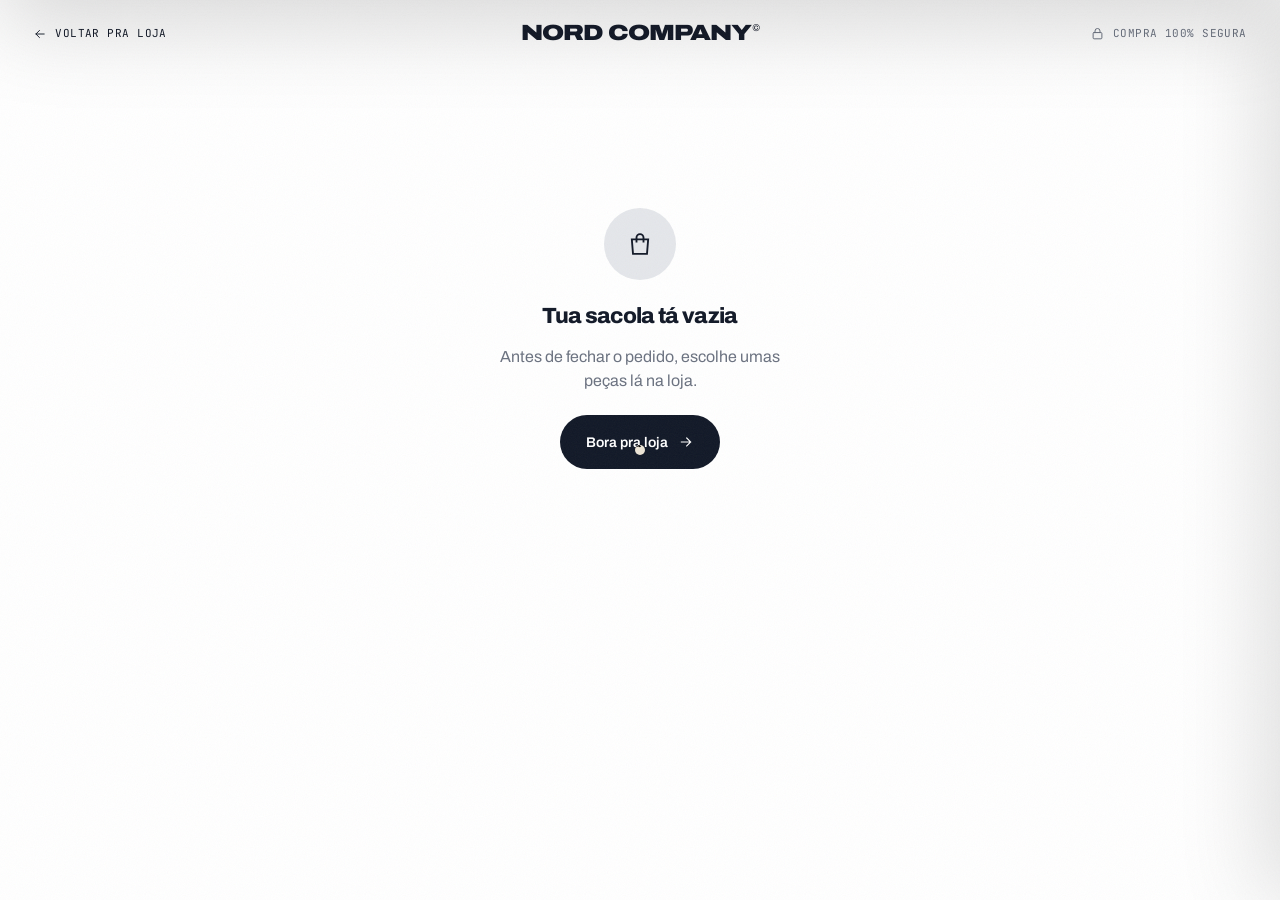
==== commit 425c6cdd: "Rebrand para NORD COMPANY© com nova paleta Troca o nome CORRE® por NORD COMPANY© em todas as páginas" ====
--- a/checkout.html
+++ b/checkout.html
@@ -3,9 +3,9 @@
 <head>
   <meta charset="utf-8" />
   <meta name="viewport" content="width=device-width, initial-scale=1" />
-  <title>Fechar pedido — CORRE®</title>
-  <meta name="description" content="CORRE® — streetwear e skate. Roupa larga, tecido pesado e caimento do jeito que a rua pede." />
-  <meta name="theme-color" content="#ece7dd" />
+  <title>Fechar pedido — NORD COMPANY©</title>
+  <meta name="description" content="NORD COMPANY© — streetwear e skate. Roupa larga, tecido pesado e caimento do jeito que a rua pede." />
+  <meta name="theme-color" content="#ffffff" />
   <link rel="preconnect" href="https://fonts.googleapis.com" />
   <link rel="preconnect" href="https://fonts.gstatic.com" crossorigin />
   <link href="https://fonts.googleapis.com/css2?family=Archivo:wdth,wght@62..125,100..900&family=Instrument+Serif:ital@0;1&family=JetBrains+Mono:wght@400;500&display=swap" rel="stylesheet" />
--- a/styles.css
+++ b/styles.css
@@ -1,17 +1,17 @@
 /* =========================================================
-   CORRE® — Streetwear landing
+   NORD COMPANY© — Streetwear landing
    ========================================================= */
 
 :root {
-  --ink: #0c0c0b;
-  --ink-2: #161614;
-  --ink-3: #22221f;
-  --bone: #ece7dd;
-  --bone-2: #ddd6c9;
-  --stone: #8b867c;
-  --signal: #ff4d1c;
-  --line-dark: rgba(236, 231, 221, 0.14);
-  --line-light: rgba(12, 12, 11, 0.14);
+  --ink: #111827;
+  --ink-2: #1a2233;
+  --ink-3: #252f42;
+  --bone: #ffffff;
+  --bone-2: #e5e7eb;
+  --stone: #6b7280;
+  --signal: #00cfe8;
+  --line-dark: rgba(255, 255, 255, 0.14);
+  --line-light: rgba(17, 24, 39, 0.14);
 
   --f-display: "Archivo", "Helvetica Neue", Arial, sans-serif;
   --f-serif: "Instrument Serif", "Times New Roman", serif;
@@ -128,7 +128,7 @@
 .loader__count { color: var(--bone); font-size: 13px; }
 .loader__word {
   display: flex; justify-content: center; overflow: hidden;
-  font-size: clamp(80px, 17vw, 280px);
+  font-size: clamp(36px, 7.4vw, 130px);
   font-weight: 900; font-variation-settings: "wdth" 125;
   line-height: 0.85; letter-spacing: -0.05em;
 }
@@ -146,7 +146,7 @@
   transition: transform 0.6s var(--ease), background 0.4s, backdrop-filter 0.4s;
 }
 .nav.is-scrolled {
-  background: rgba(12, 12, 11, 0.62);
+  background: rgba(17, 24, 39, 0.62);
   backdrop-filter: blur(14px) saturate(140%);
   -webkit-backdrop-filter: blur(14px) saturate(140%);
   border-bottom: 1px solid var(--line-dark);
@@ -270,7 +270,6 @@
   line-height: 0.76;
   letter-spacing: -0.06em;
   color: var(--bone);
-  mix-blend-mode: difference;
   overflow: hidden;
   padding-top: 0.06em;
   margin-left: -0.03em;
@@ -278,6 +277,7 @@
   pointer-events: none;
 }
 .hero__char { display: inline-block; transform: translateY(105%); }
+.hero__mark, .loader__mark { font-size: 0.32em; font-weight: 500; align-self: flex-start; margin-left: 0.04em; padding-right: 0.12em; letter-spacing: 0; }
 
 .hero__bottom {
   position: relative; z-index: 3;
@@ -397,7 +397,7 @@
 }
 .product__sizes span {
   flex: 1; text-align: center; padding: 10px 0;
-  background: rgba(236, 231, 221, 0.86); backdrop-filter: blur(8px); -webkit-backdrop-filter: blur(8px);
+  background: rgba(255, 255, 255, 0.86); backdrop-filter: blur(8px); -webkit-backdrop-filter: blur(8px);
   border-radius: 3px; font-size: 10.5px;
   transition: background 0.25s, color 0.25s;
 }
@@ -456,7 +456,7 @@
   transition: transform 1.4s var(--ease), filter 0.8s;
 }
 .cat:hover img { transform: scale(1.12); filter: grayscale(0.1) contrast(1.05) brightness(0.9); }
-.cat__overlay { position: absolute; inset: 0; z-index: -1; background: linear-gradient(180deg, rgba(12,12,11,0) 40%, rgba(12,12,11,0.75) 100%); }
+.cat__overlay { position: absolute; inset: 0; z-index: -1; background: linear-gradient(180deg, rgba(17,24,39,0) 40%, rgba(17,24,39,0.75) 100%); }
 .cat__info { position: absolute; left: 22px; bottom: 20px; right: 90px; }
 .cat__info .mono { color: var(--bone-2); }
 .cat__info h3 {
@@ -546,7 +546,7 @@
   min-height: 300px;
   transition: translate 0.6s var(--ease), border-color 0.4s;
 }
-.quote:hover { translate: 0 -6px; border-color: rgba(255, 77, 28, 0.5); }
+.quote:hover { translate: 0 -6px; border-color: rgba(0, 207, 232, 0.5); }
 .quote p { font-family: var(--f-serif); font-size: clamp(24px, 2.1vw, 32px); line-height: 1.12; letter-spacing: -0.01em; }
 .quote footer { display: flex; align-items: center; gap: 12px; color: var(--stone); }
 .quote__avatar {
@@ -592,7 +592,7 @@
 .news label { display: block; margin-bottom: 12px; }
 .news__row { display: flex; border-bottom: 1.5px solid var(--ink); }
 .news input { flex: 1; min-width: 0; padding: 14px 0; font-size: 20px; font-weight: 500; letter-spacing: -0.02em; }
-.news input::placeholder { color: rgba(12, 12, 11, 0.45); }
+.news input::placeholder { color: rgba(17, 24, 39, 0.45); }
 .news button { display: flex; align-items: center; gap: 10px; cursor: pointer; font-weight: 500; padding-left: 12px; }
 .news button svg { transition: transform 0.5s var(--ease); }
 .news button:hover svg { transform: translateX(5px); }
@@ -611,7 +611,7 @@
 .footer__col a:hover { color: var(--signal); }
 .footer__top { font-weight: 600; }
 .footer__word {
-  font-size: 27vw; font-weight: 900; font-variation-settings: "wdth" 125;
+  font-size: 11.5vw; font-weight: 900; font-variation-settings: "wdth" 125;
   line-height: 0.74; letter-spacing: -0.065em;
   margin: clamp(60px, 8vw, 120px) -0.03em 0;
   color: var(--ink-3);
--- a/store.css
+++ b/store.css
@@ -1,14 +1,14 @@
 /* =========================================================
-   CORRE® — loja
+   NORD COMPANY© — loja
    (usa os tokens e utilitários de styles.css)
    ========================================================= */
 
 body.store {
   background: var(--bone);
   color: var(--ink);
-  --line: rgba(12, 12, 11, 0.12);
-  --soft: #e3ddd1;
-  --card: #f4f0e8;
+  --line: rgba(17, 24, 39, 0.12);
+  --soft: #e5e7eb;
+  --card: #f3f4f6;
 }
 body.store .grain { opacity: 0.05; }
 body.has-layer { overflow: hidden; }
@@ -64,7 +64,7 @@
   position: sticky; top: 0; z-index: 70;
   display: grid; grid-template-columns: auto 1fr auto; align-items: center; gap: 30px;
   height: 68px; padding: 0 var(--gutter);
-  background: rgba(236, 231, 221, 0.86);
+  background: rgba(255, 255, 255, 0.86);
   backdrop-filter: blur(16px) saturate(140%); -webkit-backdrop-filter: blur(16px) saturate(140%);
   border-bottom: 1px solid transparent;
   transition: transform 0.5s var(--ease), border-color 0.3s;
@@ -82,7 +82,7 @@
   display: grid; place-items: center; cursor: pointer; font-size: 21px;
   transition: background 0.25s;
 }
-.sh__icon:hover { background: rgba(12, 12, 11, 0.06); }
+.sh__icon:hover { background: rgba(17, 24, 39, 0.06); }
 .sh__icon svg { stroke-width: 1.5; }
 .sh__count {
   position: absolute; top: 4px; right: 2px; min-width: 17px; height: 17px; padding: 0 4px;
@@ -103,7 +103,7 @@
 
 /* ---------- Scrim / drawer ---------- */
 .scrim {
-  position: fixed; inset: 0; z-index: 85; background: rgba(12, 12, 11, 0.45);
+  position: fixed; inset: 0; z-index: 85; background: rgba(17, 24, 39, 0.45);
   backdrop-filter: blur(3px); -webkit-backdrop-filter: blur(3px);
   opacity: 0; pointer-events: none; transition: opacity 0.5s var(--ease);
 }
@@ -149,7 +149,7 @@
 
 .stepper { display: inline-flex; align-items: center; height: 36px; border: 1px solid var(--line); border-radius: 999px; }
 .stepper button { width: 34px; height: 100%; display: grid; place-items: center; cursor: pointer; font-size: 14px; border-radius: 999px; transition: background 0.2s; }
-.stepper button:hover { background: rgba(12, 12, 11, 0.06); }
+.stepper button:hover { background: rgba(17, 24, 39, 0.06); }
 .stepper span { min-width: 22px; text-align: center; font-weight: 600; font-size: 14px; }
 .stepper--lg { height: 56px; }
 .stepper--lg button { width: 44px; }
@@ -193,7 +193,7 @@
   flex: 1; min-width: 0; font-size: clamp(24px, 3.4vw, 46px); font-weight: 700;
   font-variation-settings: "wdth" 110; letter-spacing: -0.04em;
 }
-.search__input::placeholder { color: rgba(12, 12, 11, 0.25); }
+.search__input::placeholder { color: rgba(17, 24, 39, 0.25); }
 .search__input::-webkit-search-cancel-button { display: none; }
 .search__chips { display: flex; flex-wrap: wrap; align-items: center; gap: 8px; padding: 18px 0; }
 .search__chips > .mono { color: var(--stone); margin-right: 6px; }
@@ -223,7 +223,7 @@
 }
 .mmenu.is-open { clip-path: inset(0 0 0 0); }
 .mmenu__head { height: 68px; display: flex; justify-content: space-between; align-items: center; }
-.mmenu__head .sh__icon:hover { background: rgba(236, 231, 221, 0.08); }
+.mmenu__head .sh__icon:hover { background: rgba(255, 255, 255, 0.08); }
 .mmenu__links { flex: 1; display: flex; flex-direction: column; justify-content: center; gap: 6px; }
 .mmenu__links a {
   display: flex; align-items: baseline; gap: 14px;
@@ -290,7 +290,7 @@
   position: sticky; top: 68px; z-index: 40;
   display: flex; justify-content: space-between; align-items: center; gap: 16px;
   padding: 12px var(--gutter);
-  background: rgba(236, 231, 221, 0.9);
+  background: rgba(255, 255, 255, 0.9);
   backdrop-filter: blur(16px); -webkit-backdrop-filter: blur(16px);
   border-top: 1px solid var(--line); border-bottom: 1px solid var(--line);
   transition: top 0.5s var(--ease);
@@ -340,7 +340,7 @@
 .pcard__wish {
   position: absolute; top: 10px; right: 10px; z-index: 2;
   width: 38px; height: 38px; border-radius: 50%; display: grid; place-items: center;
-  background: rgba(236, 231, 221, 0.85); backdrop-filter: blur(6px); -webkit-backdrop-filter: blur(6px);
+  background: rgba(255, 255, 255, 0.85); backdrop-filter: blur(6px); -webkit-backdrop-filter: blur(6px);
   font-size: 17px; cursor: pointer;
   opacity: 0; transform: scale(0.8); transition: opacity 0.3s, transform 0.4s var(--ease), color 0.2s;
 }
@@ -354,7 +354,7 @@
 .pcard__quick {
   position: absolute; left: 10px; right: 10px; bottom: 10px; z-index: 2;
   display: grid; gap: 8px; padding: 12px;
-  background: rgba(236, 231, 221, 0.88); backdrop-filter: blur(10px); -webkit-backdrop-filter: blur(10px);
+  background: rgba(255, 255, 255, 0.88); backdrop-filter: blur(10px); -webkit-backdrop-filter: blur(10px);
   border-radius: var(--radius);
   opacity: 0; pointer-events: none;
   translate: 0 12px;
@@ -380,7 +380,7 @@
 .pcard__meta { display: flex; justify-content: space-between; align-items: center; gap: 10px; margin-top: 8px; color: var(--stone); }
 .pcard__meta .mono { font-size: 10px; }
 .dots { display: inline-flex; align-items: center; gap: 4px; }
-.dots i { width: 11px; height: 11px; border-radius: 50%; background: var(--c); box-shadow: inset 0 0 0 1px rgba(12, 12, 11, 0.18); }
+.dots i { width: 11px; height: 11px; border-radius: 50%; background: var(--c); box-shadow: inset 0 0 0 1px rgba(17, 24, 39, 0.18); }
 .dots em { font-family: var(--f-mono); font-style: normal; font-size: 10px; margin-left: 4px; }
 
 .promo {
@@ -389,7 +389,7 @@
   isolation: isolate;
 }
 .promo img { position: absolute; inset: 0; z-index: -2; filter: grayscale(1) contrast(1.1) brightness(0.6); transition: transform 1.4s var(--ease); }
-.promo::after { content: ""; position: absolute; inset: 0; z-index: -1; background: linear-gradient(90deg, rgba(12,12,11,0.85), rgba(12,12,11,0.1)); }
+.promo::after { content: ""; position: absolute; inset: 0; z-index: -1; background: linear-gradient(90deg, rgba(17,24,39,0.85), rgba(17,24,39,0.1)); }
 .promo:hover img { transform: scale(1.06); }
 .promo__in { position: absolute; inset: 0; padding: clamp(22px, 3vw, 40px); display: flex; flex-direction: column; justify-content: space-between; }
 .promo__in .mono { color: var(--signal); }
@@ -415,7 +415,7 @@
 .fsizes button.is-on, .fcolors button.is-on { background: var(--ink); color: var(--bone); border-color: var(--ink); }
 .fcolors { display: grid; grid-template-columns: 1fr 1fr; gap: 6px; }
 .fcolors button { display: flex; align-items: center; gap: 8px; padding: 0 10px; font-family: var(--f-display); font-size: 12.5px; text-align: left; }
-.fcolors i { width: 14px; height: 14px; border-radius: 50%; background: var(--c); box-shadow: inset 0 0 0 1px rgba(12, 12, 11, 0.2), 0 0 0 1.5px var(--bone); flex-shrink: 0; }
+.fcolors i { width: 14px; height: 14px; border-radius: 50%; background: var(--c); box-shadow: inset 0 0 0 1px rgba(17, 24, 39, 0.2), 0 0 0 1.5px var(--bone); flex-shrink: 0; }
 .range { width: 100%; accent-color: var(--signal); }
 .range__labels { display: flex; justify-content: space-between; color: var(--stone); }
 .range__labels b { color: var(--ink); font-weight: 500; }
@@ -464,7 +464,7 @@
 .buy__price b { font-size: 30px; font-weight: 700; letter-spacing: -0.04em; }
 .buy__price s { color: var(--stone); font-size: 17px; }
 .buy__terms { font-size: 14px; color: var(--stone); margin-top: -14px; }
-.hl { color: var(--ink); background: linear-gradient(transparent 55%, rgba(255, 77, 28, 0.35) 55%); font-weight: 600; }
+.hl { color: var(--ink); background: linear-gradient(transparent 55%, rgba(0, 207, 232, 0.35) 55%); font-weight: 600; }
 
 .opt { display: grid; gap: 12px; }
 .opt__head { display: flex; justify-content: space-between; align-items: baseline; font-size: 14px; }
@@ -478,10 +478,10 @@
 .swatches { display: flex; gap: 10px; }
 .swatches button {
   width: 34px; height: 34px; border-radius: 50%; background: var(--c); cursor: pointer;
-  box-shadow: inset 0 0 0 1px rgba(12, 12, 11, 0.2), 0 0 0 3px var(--bone), 0 0 0 4px transparent;
+  box-shadow: inset 0 0 0 1px rgba(17, 24, 39, 0.2), 0 0 0 3px var(--bone), 0 0 0 4px transparent;
   transition: box-shadow 0.3s;
 }
-.swatches button.is-on { box-shadow: inset 0 0 0 1px rgba(12, 12, 11, 0.2), 0 0 0 3px var(--bone), 0 0 0 4.5px var(--ink); }
+.swatches button.is-on { box-shadow: inset 0 0 0 1px rgba(17, 24, 39, 0.2), 0 0 0 3px var(--bone), 0 0 0 4.5px var(--ink); }
 .sizes { display: grid; grid-template-columns: repeat(auto-fill, minmax(62px, 1fr)); gap: 8px; }
 .sizes button {
   height: 50px; border: 1px solid var(--line); border-radius: 4px; cursor: pointer;
@@ -533,7 +533,7 @@
   position: fixed; left: 10px; right: 10px; bottom: 10px; z-index: 60;
   display: none; align-items: center; justify-content: space-between; gap: 12px;
   padding: 8px 8px 8px 18px; border-radius: 999px;
-  background: rgba(12, 12, 11, 0.92); color: var(--bone);
+  background: rgba(17, 24, 39, 0.92); color: var(--bone);
   backdrop-filter: blur(10px); -webkit-backdrop-filter: blur(10px);
   transform: translateY(140%); transition: transform 0.6s var(--ease);
 }
@@ -555,12 +555,12 @@
   font-size: 15px; font-weight: 500;
   transition: border-color 0.25s, background 0.25s, box-shadow 0.25s;
 }
-.field input::placeholder { color: rgba(12, 12, 11, 0.32); font-weight: 400; }
-.field input:focus, .field select:focus { border-color: var(--ink); background: #fff; box-shadow: 0 0 0 4px rgba(12, 12, 11, 0.06); }
+.field input::placeholder { color: rgba(17, 24, 39, 0.32); font-weight: 400; }
+.field input:focus, .field select:focus { border-color: var(--ink); background: #fff; box-shadow: 0 0 0 4px rgba(17, 24, 39, 0.06); }
 .field.is-error input { border-color: var(--signal); animation: shake 0.4s; }
 .field.is-error > span { color: var(--signal); }
 .field.is-filled input { animation: fill 1s var(--ease); }
-@keyframes fill { 0% { background: rgba(255, 77, 28, 0.25); } }
+@keyframes fill { 0% { background: rgba(0, 207, 232, 0.25); } }
 .field__help { grid-column: span 3; align-self: end; height: 52px; display: flex; align-items: center; color: var(--stone); text-decoration: underline; text-underline-offset: 3px; }
 
 .check { display: flex; align-items: center; gap: 12px; font-size: 14px; cursor: pointer; }
@@ -597,7 +597,7 @@
 
 .radios { display: grid; gap: 8px; }
 .radio { display: flex; align-items: center; gap: 14px; padding: 16px 18px; border: 1px solid var(--line); border-radius: 6px; cursor: pointer; transition: 0.25s; }
-.radio:hover { border-color: rgba(12, 12, 11, 0.4); }
+.radio:hover { border-color: rgba(17, 24, 39, 0.4); }
 .radio input { position: absolute; opacity: 0; }
 .radio__dot { width: 20px; height: 20px; border-radius: 50%; border: 1.5px solid var(--line); flex-shrink: 0; display: grid; place-items: center; transition: 0.25s; }
 .radio__dot::after { content: ""; width: 10px; height: 10px; border-radius: 50%; background: var(--signal); transform: scale(0); transition: transform 0.35s var(--ease); }
@@ -624,11 +624,11 @@
 .ccard {
   width: min(360px, 100%); aspect-ratio: 1.586; border-radius: 14px; padding: 22px;
   display: flex; flex-direction: column; justify-content: space-between;
-  background: radial-gradient(120% 120% at 100% 0%, #ff6a3d 0%, var(--signal) 30%, #1a1a18 72%);
-  color: var(--bone); box-shadow: 0 30px 60px -20px rgba(12, 12, 11, 0.45);
+  background: radial-gradient(120% 120% at 100% 0%, #5ee3f2 0%, var(--signal) 30%, #111827 72%);
+  color: var(--bone); box-shadow: 0 30px 60px -20px rgba(17, 24, 39, 0.45);
   position: relative; overflow: hidden;
 }
-.ccard::after { content: "CORRE"; position: absolute; right: -10px; bottom: -22px; font-size: 90px; font-weight: 900; font-variation-settings: "wdth" 125; letter-spacing: -0.06em; opacity: 0.08; }
+.ccard::after { content: "NORD"; position: absolute; right: -10px; bottom: -22px; font-size: 90px; font-weight: 900; font-variation-settings: "wdth" 125; letter-spacing: -0.06em; opacity: 0.08; }
 .ccard__top { display: flex; justify-content: space-between; align-items: center; }
 .ccard__chip { width: 40px; height: 30px; border-radius: 6px; background: linear-gradient(135deg, #e8d7a6, #b79a55); }
 .ccard__num { font-family: var(--f-mono); font-size: clamp(16px, 2vw, 20px); letter-spacing: 0.08em; }
@@ -729,7 +729,7 @@
 .order__head .mono { color: var(--stone); }
 .status { padding: 6px 12px; border-radius: 999px; background: var(--soft); font-size: 12px; font-weight: 600; white-space: nowrap; }
 .status--ok { background: rgba(31, 122, 69, 0.14); color: #1f7a45; }
-.status--wait { background: rgba(255, 77, 28, 0.16); color: #c23a10; }
+.status--wait { background: rgba(0, 207, 232, 0.16); color: #0089a0; }
 .order__items { display: flex; gap: 14px; flex-wrap: wrap; }
 .order__item { display: flex; align-items: center; gap: 12px; padding-right: 16px; font-size: 14px; }
 .order__item img { width: 56px; height: 68px; border-radius: 4px; background: var(--soft); }
@@ -755,7 +755,7 @@
 .sf__news p { font-size: clamp(22px, 2.2vw, 32px); font-weight: 700; letter-spacing: -0.035em; line-height: 1.05; max-width: 420px; margin-bottom: 24px; }
 .sf__form { display: flex; max-width: 420px; border-bottom: 1.5px solid var(--bone); position: relative; }
 .sf__form input { flex: 1; min-width: 0; height: 50px; font-size: 16px; }
-.sf__form input::placeholder { color: rgba(236, 231, 221, 0.4); }
+.sf__form input::placeholder { color: rgba(255, 255, 255, 0.4); }
 .sf__form button { width: 50px; display: grid; place-items: center; font-size: 20px; cursor: pointer; }
 .sf__form button:hover { color: var(--signal); }
 .sf__ok { position: absolute; top: calc(100% + 10px); left: 0; color: var(--signal); opacity: 0; transition: 0.4s; }
@@ -763,7 +763,7 @@
 .sf__col { display: flex; flex-direction: column; gap: 8px; align-items: flex-start; }
 .sf__col a { font-size: 15px; transition: color 0.25s; }
 .sf__col a:hover { color: var(--signal); }
-.sf__word { font-size: 25.5vw; font-weight: 900; font-variation-settings: "wdth" 125; line-height: 0.74; letter-spacing: -0.065em; margin: clamp(60px, 8vw, 110px) -0.03em 0; color: var(--ink-3); white-space: nowrap; user-select: none; }
+.sf__word { font-size: 11vw; font-weight: 900; font-variation-settings: "wdth" 125; line-height: 0.74; letter-spacing: -0.065em; margin: clamp(60px, 8vw, 110px) -0.03em 0; color: var(--ink-3); white-space: nowrap; user-select: none; }
 .sf__word sup { font-size: 0.14em; vertical-align: top; position: relative; top: 0.6em; letter-spacing: 0; font-weight: 500; }
 .sf__bottom { display: flex; justify-content: space-between; gap: 20px; flex-wrap: wrap; color: var(--stone); padding-top: 22px; margin-top: 18px; border-top: 1px solid var(--line-dark); }
 
